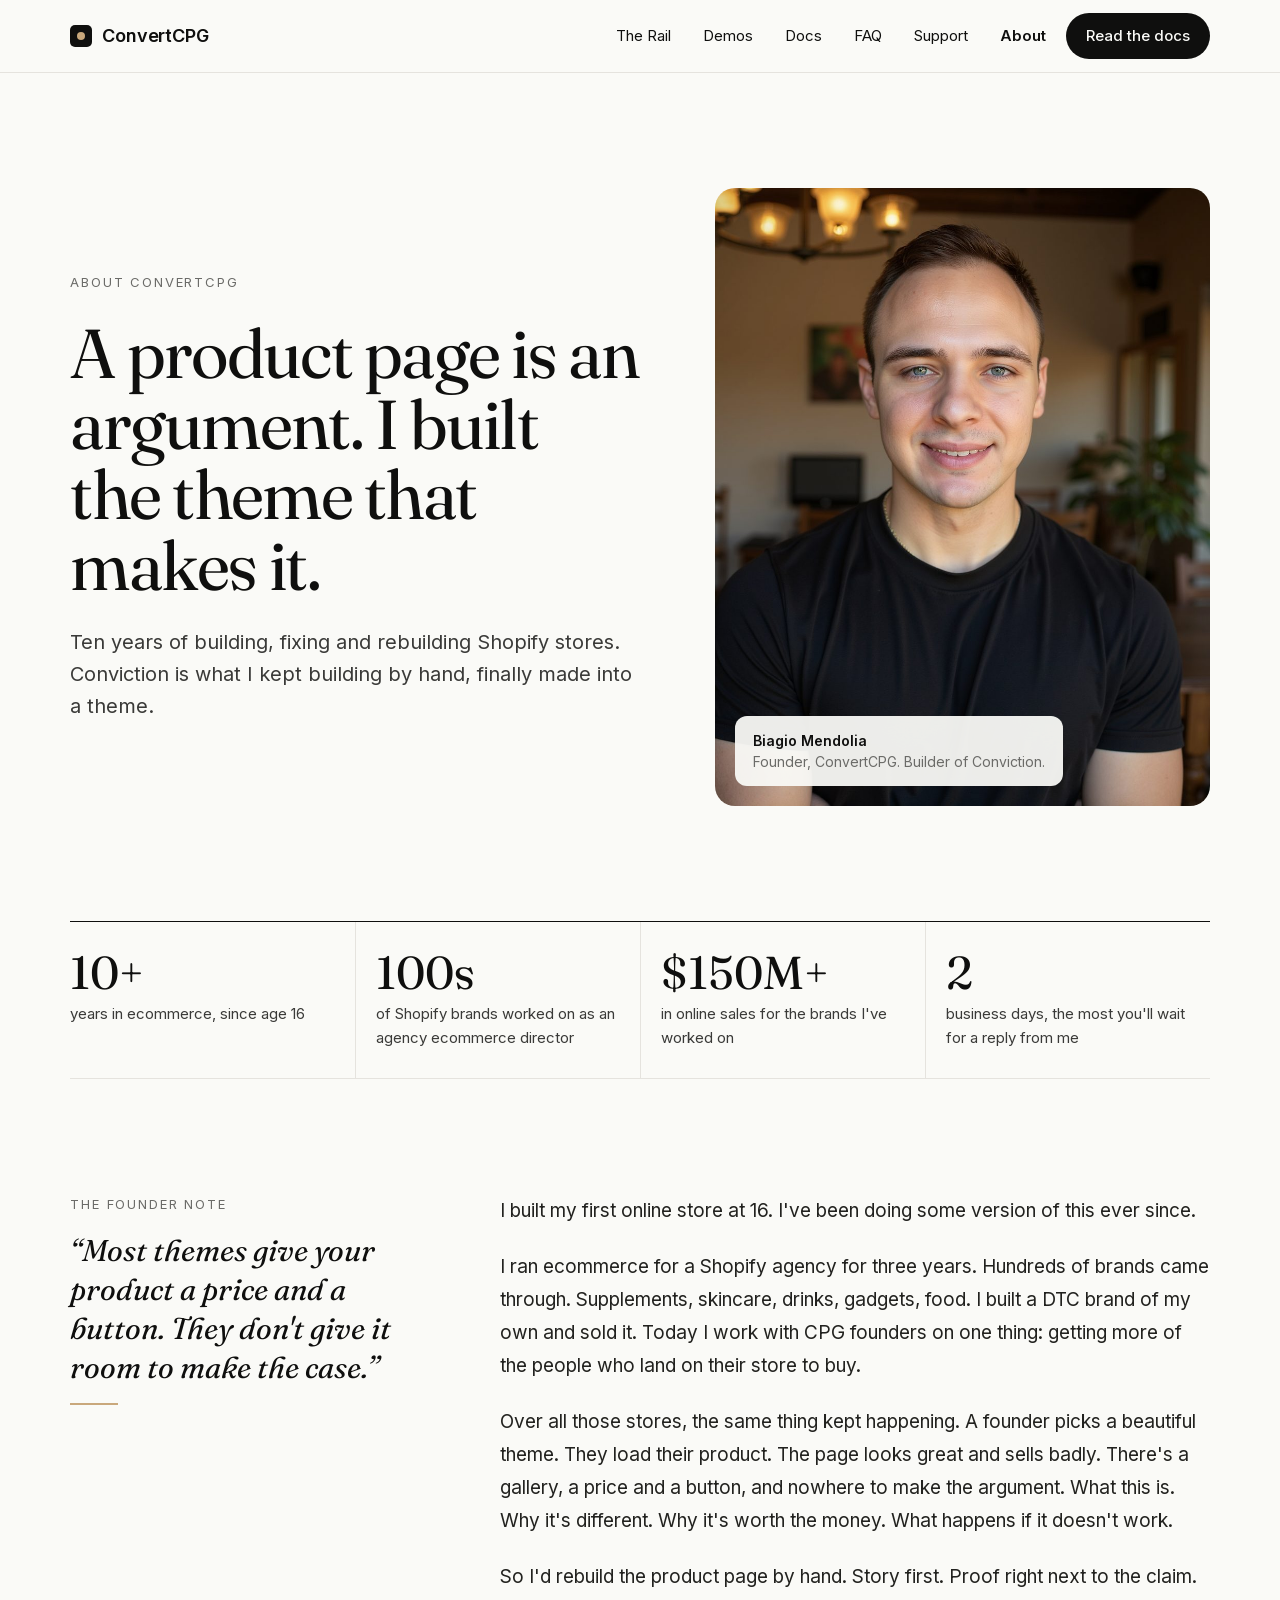
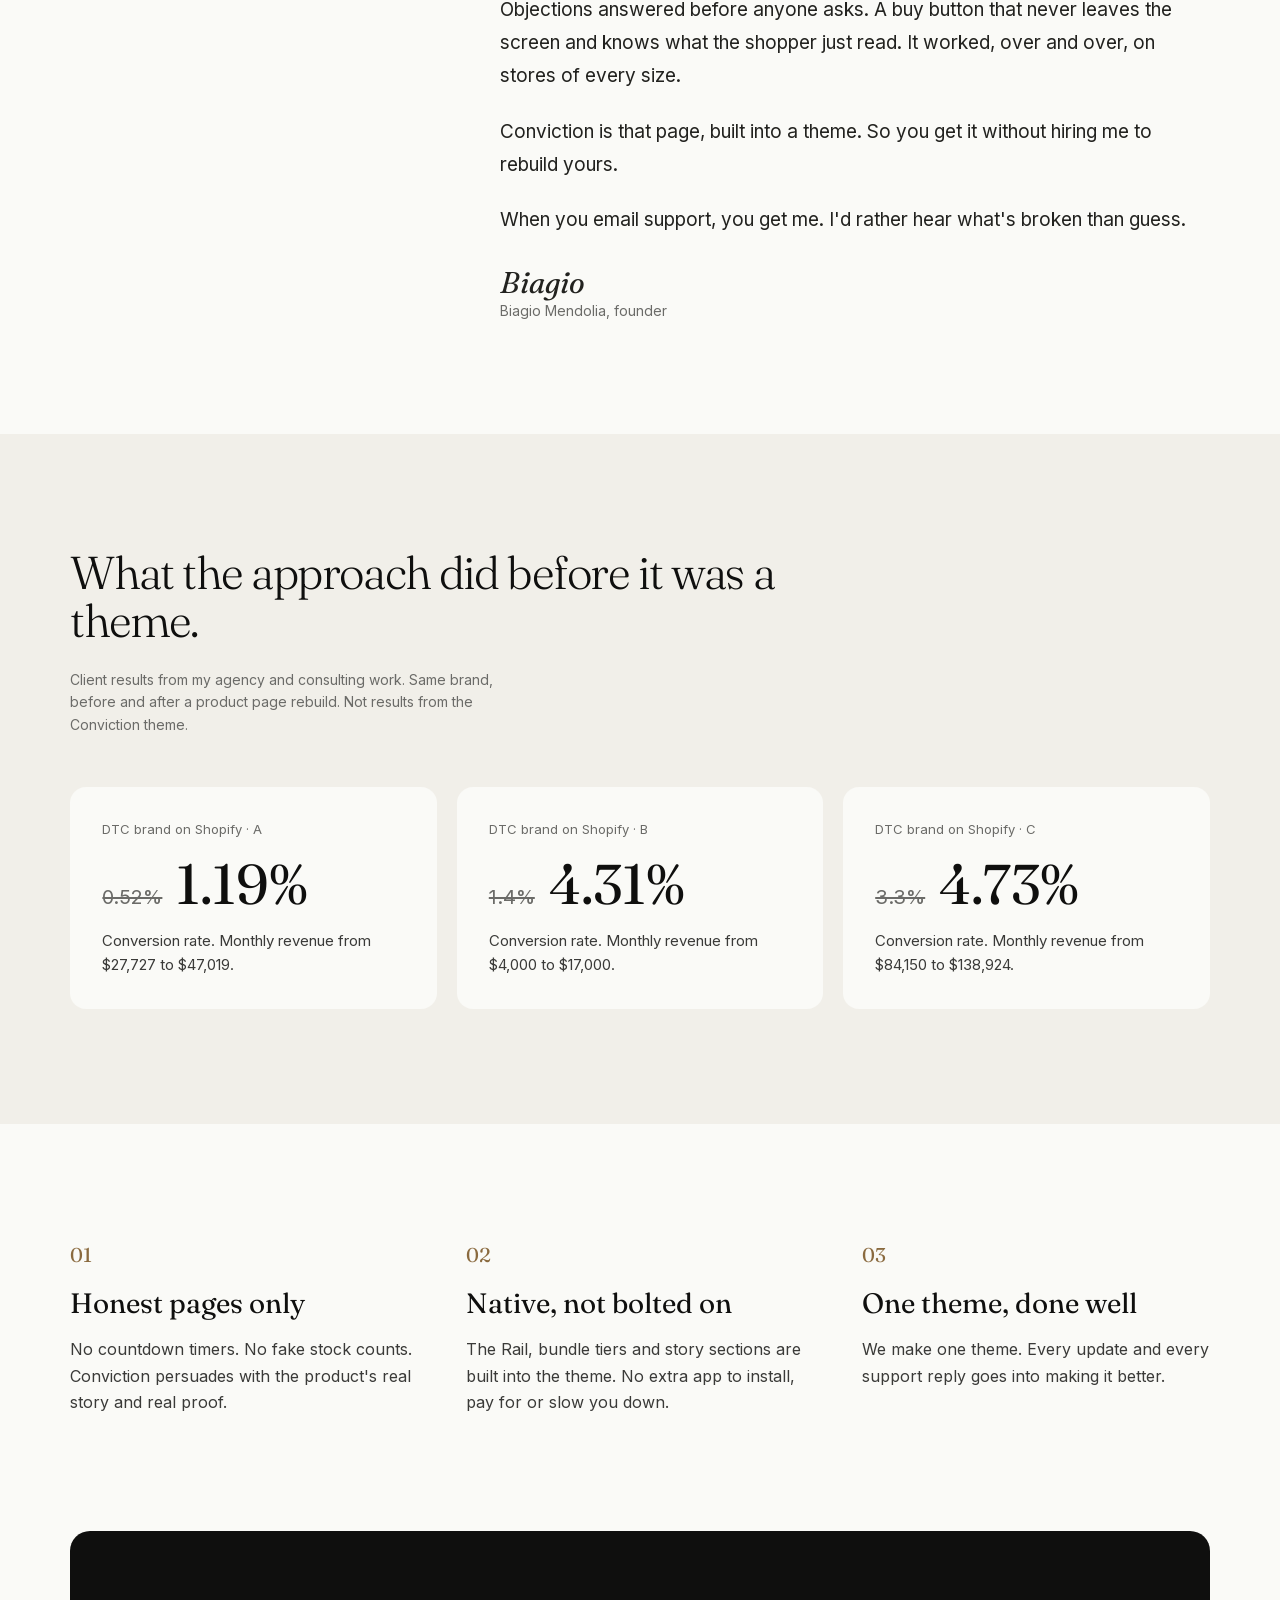
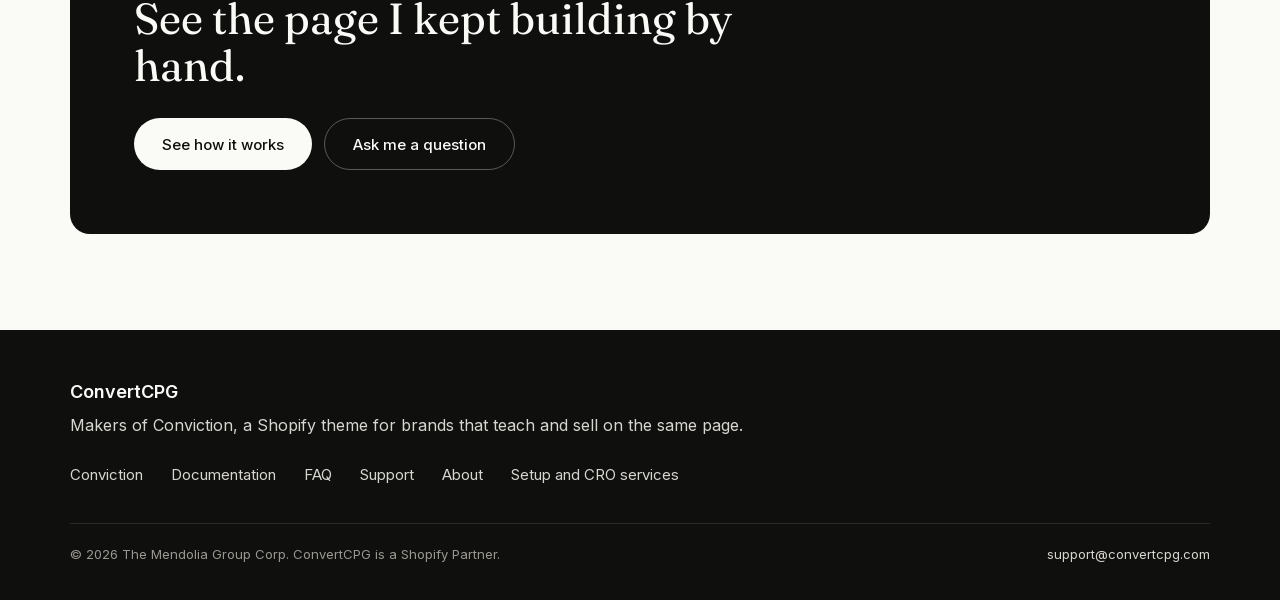
==== about/index.html @ 56a1f331 "Launch convertcpg.com V2: Conviction homepage (coming soon), about, FAQ, services - / is now the Con" ====
<!doctype html>
<html lang="en">
<head>
<meta charset="utf-8">
<meta name="viewport" content="width=device-width, initial-scale=1">
<title>About · ConvertCPG</title>
<meta name="description" content="ConvertCPG is Biagio Mendolia: ten years building and rebuilding Shopify stores, now the maker of the Conviction theme.">
<link rel="canonical" href="https://convertcpg.com/about/">
<meta property="og:type" content="website">
<meta property="og:site_name" content="ConvertCPG">
<meta property="og:title" content="About · ConvertCPG">
<meta property="og:description" content="ConvertCPG is Biagio Mendolia: ten years building and rebuilding Shopify stores, now the maker of the Conviction theme.">
<meta property="og:url" content="https://convertcpg.com/about/">
<meta property="og:image" content="https://convertcpg.com/assets/conviction/img/biagio.jpg">
<meta name="twitter:card" content="summary_large_image">
<meta name="theme-color" content="#FAFAF7">
<link rel="icon" href="/favicon.ico" sizes="any">
<link rel="icon" type="image/png" sizes="32x32" href="/favicon-32.png">
<link rel="apple-touch-icon" href="/apple-touch-icon.png">
<link rel="preconnect" href="https://fonts.googleapis.com">
<link rel="preconnect" href="https://fonts.gstatic.com" crossorigin>
<link href="https://fonts.googleapis.com/css2?family=Fraunces:ital,opsz,wght@0,9..144,300;0,9..144,400;1,9..144,300;1,9..144,400&display=swap" rel="stylesheet">
<link rel="stylesheet" href="/assets/conviction.css">
</head>
<body>
<a class="skip" href="#content">Skip to content</a>
<header class="site-header">
<div class="site-header__inner">
<a class="logo" href="/"><span class="logo__mark" aria-hidden="true"></span>ConvertCPG</a>
<nav class="site-nav" id="site-nav" aria-label="Main">
<a href="/#rail">The Rail</a>
<a href="/#demos">Demos</a>
<a href="/conviction/docs/">Docs</a>
<a href="/conviction/faq/">FAQ</a>
<a href="/conviction/support/">Support</a>
<a href="/about/" aria-current="page">About</a>
<a class="pill" href="/conviction/docs/">Read the docs</a>
</nav>
<button class="menu-toggle" type="button" aria-label="Menu" aria-expanded="false" aria-controls="site-nav"><svg width="22" height="22" viewBox="0 0 24 24" fill="none" stroke="currentColor" stroke-width="1.8" aria-hidden="true"><path d="M4 8h16M4 16h16"></path></svg></button>
</div>
</header>

<main id="content">
<section class="section about-hero">
<div style="display:flex;flex-direction:column;gap:26px">
<div class="kicker kicker--plain">About ConvertCPG</div>
<h1>A product page is an argument. I built the theme that makes it.</h1>
<p class="lead">Ten years of building, fixing and rebuilding Shopify stores. Conviction is what I kept building by hand, finally made into a theme.</p>
</div>
<figure class="portrait" style="margin:0">
<img src="/assets/conviction/img/biagio.jpg" alt="Biagio Mendolia" width="960" height="1200">
<figcaption><strong>Biagio Mendolia</strong><br><span>Founder, ConvertCPG. Builder of Conviction.</span></figcaption>
</figure>
</section>

<section class="strip" aria-label="Background">
<div><b>10+</b><span>years in ecommerce, since age 16</span></div>
<div><b>100s</b><span>of Shopify brands worked on as an agency ecommerce director</span></div>
<div><b>$150M+</b><span>in online sales for the brands I've worked on</span></div>
<div><b>2</b><span>business days, the most you'll wait for a reply from me</span></div>
</section>

<section class="section letter">
<div>
<div class="kicker kicker--plain" style="margin-bottom:16px">The founder note</div>
<blockquote>“Most themes give your product a price and a button. They don't give it room to make the case.”</blockquote>
<div class="rule" aria-hidden="true"></div>
</div>
<div class="letter__body">
<p>I built my first online store at 16. I've been doing some version of this ever since.</p>
<p>I ran ecommerce for a Shopify agency for three years. Hundreds of brands came through. Supplements, skincare, drinks, gadgets, food. I built a DTC brand of my own and sold it. Today I work with CPG founders on one thing: getting more of the people who land on their store to buy.</p>
<p>Over all those stores, the same thing kept happening. A founder picks a beautiful theme. They load their product. The page looks great and sells badly. There's a gallery, a price and a button, and nowhere to make the argument. What this is. Why it's different. Why it's worth the money. What happens if it doesn't work.</p>
<p>So I'd rebuild the product page by hand. Story first. Proof right next to the claim. Objections answered before anyone asks. A buy button that never leaves the screen and knows what the shopper just read. It worked, over and over, on stores of every size.</p>
<p>Conviction is that page, built into a theme. So you get it without hiring me to rebuild yours.</p>
<p>When you email support, you get me. I'd rather hear what's broken than guess.</p>
<div class="sig" style="padding-top:8px">Biagio<small>Biagio Mendolia, founder</small></div>
</div>
</section>

<section class="section section--tint">
<div class="section-head">
<h2 class="h2" style="max-width:720px;font-size:clamp(32px,3.6vw,48px)">What the approach did before it was a theme.</h2>
<p style="font-size:14px;color:#6B6B68">Client results from my agency and consulting work. Same brand, before and after a product page rebuild. Not results from the Conviction theme.</p>
</div>
<div class="cases"><div class="case"><small>DTC brand on Shopify · A</small><div class="nums"><s>0.52%</s><b>1.19%</b></div><p>Conversion rate. Monthly revenue from $27,727 to $47,019.</p></div><div class="case"><small>DTC brand on Shopify · B</small><div class="nums"><s>1.4%</s><b>4.31%</b></div><p>Conversion rate. Monthly revenue from $4,000 to $17,000.</p></div><div class="case"><small>DTC brand on Shopify · C</small><div class="nums"><s>3.3%</s><b>4.73%</b></div><p>Conversion rate. Monthly revenue from $84,150 to $138,924.</p></div></div>
</section>

<section class="section values">
<div><small>01</small><h3>Honest pages only</h3><p>No countdown timers. No fake stock counts. Conviction persuades with the product's real story and real proof.</p></div>
<div><small>02</small><h3>Native, not bolted on</h3><p>The Rail, bundle tiers and story sections are built into the theme. No extra app to install, pay for or slow you down.</p></div>
<div><small>03</small><h3>One theme, done well</h3><p>We make one theme. Every update and every support reply goes into making it better.</p></div>
</section>

<section class="cta-band">
<h2>See the page I kept building by hand.</h2>
<div class="buttons"><a class="button button--light" href="/#rail">See how it works</a><a class="button button--outline-light" href="/conviction/support/">Ask me a question</a></div>
</section>
</main>
<footer class="site-footer">
<div class="site-footer__top">
<div><div class="site-footer__brand">ConvertCPG</div><div>Makers of Conviction, a Shopify theme for brands that teach and sell on the same page.</div></div>
<div class="site-footer__links">
<a href="/">Conviction</a>
<a href="/conviction/docs/">Documentation</a>
<a href="/conviction/faq/">FAQ</a>
<a href="/conviction/support/">Support</a>
<a href="/about/">About</a>
<a href="/services/">Setup and CRO services</a>
</div>
</div>
<div class="site-footer__bottom"><span>© 2026 The Mendolia Group Corp. ConvertCPG is a Shopify Partner.</span><a href="mailto:support@convertcpg.com">support@convertcpg.com</a></div>
</footer>
<script src="/assets/conviction.js" defer></script>
</body>
</html>
---- assets/conviction.css ----
/* Conviction pages: docs and support. Palette and type match the Conviction theme. */
@font-face{font-family:'Inter';font-style:normal;font-weight:400 600;font-display:swap;src:url("/assets/inter-latin.woff2") format('woff2');unicode-range:U+0000-00FF,U+0131,U+0152-0153,U+02BB-02BC,U+02C6,U+02DA,U+02DC,U+0304,U+0308,U+0329,U+2000-206F,U+20AC,U+2122,U+2191,U+2193,U+2212,U+2215,U+FEFF,U+FFFD}
@font-face{font-family:'Inter';font-style:normal;font-weight:400 600;font-display:swap;src:url("/assets/inter-latin-ext.woff2") format('woff2');unicode-range:U+0100-02BA,U+02BD-02C5,U+02C7-02CC,U+02CE-02D7,U+02DD-02FF,U+1E00-1E9F,U+1EF2-1EFF,U+2C60-2C7F,U+A720-A7FF}

:root{
  --ink:#0F0F0E;--paper:#FAFAF7;--tint:#F1EFE9;--edge:#E5E3DE;--line:#CFCCC4;
  --text-2:#3A3A38;--muted:#6B6B68;--sand:#C9A87C;--sand-text:#8A6A3F;--white:#FFFFFF;
  --ok:#2D5F3F;--ok-bg:#EEF3EF;--no:#8B3A3A;--no-bg:#F7EEE6;
  --serif:'Fraunces',Georgia,'Times New Roman',serif;
  --sans:'Inter',system-ui,-apple-system,'Segoe UI',sans-serif;
  --gutter:clamp(20px,5.5vw,80px);
}
*,*::before,*::after{box-sizing:border-box}
html{-webkit-text-size-adjust:100%;scroll-behavior:smooth;scroll-padding-top:96px}
@media (prefers-reduced-motion:reduce){html{scroll-behavior:auto}}
body{margin:0;background:var(--paper);color:var(--ink);font-family:var(--sans);font-size:16px;line-height:1.6}
img{max-width:100%;display:block}
a{color:var(--ink)}
a:hover{color:var(--muted)}
:focus-visible{outline:2px solid var(--ink);outline-offset:3px}
.visually-hidden{position:absolute!important;width:1px;height:1px;overflow:hidden;clip:rect(0 0 0 0);white-space:nowrap}
.skip{position:absolute;left:12px;top:-60px;background:var(--ink);color:var(--paper);padding:10px 16px;border-radius:8px;z-index:20}
.skip:focus{top:12px;color:var(--paper)}

/* Header + footer */
.site-header{position:sticky;top:0;z-index:10;background:rgba(250,250,247,.94);backdrop-filter:saturate(1.4) blur(8px);border-bottom:1px solid var(--edge)}
.site-header__inner{height:72px;padding:0 var(--gutter);display:flex;align-items:center;justify-content:space-between;gap:16px}
.logo{display:flex;align-items:center;gap:10px;text-decoration:none;font-weight:600;font-size:18px;letter-spacing:-.01em}
.logo__mark{width:22px;height:22px;background:var(--ink);border-radius:5px;display:grid;place-items:center}
.logo__mark::after{content:"";width:8px;height:8px;background:var(--sand);border-radius:50%}
.site-nav{display:flex;align-items:center;gap:8px;font-size:15px}
.site-nav a{text-decoration:none;padding:10px 12px;border-radius:999px}
.site-nav a[aria-current="page"]{font-weight:600}
.site-nav .pill{background:var(--ink);color:var(--paper);padding:11px 20px;font-weight:500}
.site-nav .pill:hover{color:var(--paper);background:#2A2A27}
.site-footer{background:var(--ink);color:#D8D6D0;padding:48px var(--gutter) 36px;margin-top:96px}
.site-footer a{color:#D8D6D0;text-decoration:none}
.site-footer a:hover{color:var(--paper)}
.site-footer__top{display:flex;flex-wrap:wrap;justify-content:space-between;gap:24px 48px}
.site-footer__brand{color:var(--paper);font-weight:600;font-size:18px;margin-bottom:6px}
.site-footer__links{display:flex;flex-wrap:wrap;gap:12px 28px;font-size:15px;align-items:flex-start}
.site-footer__bottom{margin-top:36px;padding-top:20px;border-top:1px solid #2A2A28;display:flex;flex-wrap:wrap;justify-content:space-between;gap:8px;font-size:13px;color:#9A9892}

/* Shared type */
.eyebrow{font-size:13px;letter-spacing:.14em;text-transform:uppercase;color:var(--muted)}
.display{margin:0;font-family:var(--serif);font-weight:400;letter-spacing:-.025em;line-height:1.03;font-size:clamp(40px,6.4vw,72px)}
.lead{margin:0;font-size:clamp(17px,1.6vw,20px);line-height:1.6;color:var(--text-2);max-width:720px}
.button{display:inline-flex;align-items:center;justify-content:center;gap:8px;min-height:52px;padding:0 28px;border-radius:999px;border:0;background:var(--ink);color:var(--paper);font:inherit;font-size:15px;font-weight:500;text-decoration:none;cursor:pointer}
.button:hover{background:#2A2A27;color:var(--paper)}
.button[disabled]{opacity:.6;cursor:progress}

/* Docs */
.docs-hero{background:var(--tint);padding:72px var(--gutter) 56px;display:flex;flex-direction:column;align-items:center;gap:18px;text-align:center}
.docs-hero .lead{margin:0 auto}
.docs-search{position:relative;width:min(720px,100%);margin-top:12px}
.docs-search__box{display:flex;align-items:center;gap:12px;height:60px;padding:0 10px 0 22px;background:var(--white);border:1px solid var(--line);border-radius:999px}
.docs-search__box:focus-within{outline:2px solid var(--ink);outline-offset:2px}
.docs-search input{flex:1;min-width:0;border:0;background:transparent;font:inherit;font-size:17px;outline:0}
.docs-search__results{position:absolute;left:0;right:0;top:68px;z-index:5;background:var(--white);border:1px solid var(--edge);border-radius:16px;box-shadow:0 20px 50px -20px rgba(15,15,14,.25);text-align:left;max-height:360px;overflow:auto;padding:6px}
.docs-search__results a{display:block;padding:12px 16px;border-radius:10px;text-decoration:none}
.docs-search__results a:hover,.docs-search__results a:focus{background:var(--tint)}
.docs-search__results small{display:block;color:var(--muted);font-size:13px}
.docs-search__empty{padding:14px 16px;color:var(--muted)}
.popular{display:flex;flex-wrap:wrap;justify-content:center;gap:8px;font-size:14px;color:var(--text-2)}
.popular a{padding:6px 12px;border-radius:999px;background:var(--paper);text-decoration:none}

.guides{padding:64px var(--gutter) 8px}
.guides h2{margin:0 0 24px;font-family:var(--serif);font-weight:400;font-size:32px}
.guides__grid{display:grid;grid-template-columns:repeat(auto-fill,minmax(260px,1fr));gap:16px}
.guide{display:flex;flex-direction:column;gap:8px;padding:26px;border:1px solid var(--edge);background:var(--white);border-radius:16px;text-decoration:none}
.guide:hover{border-color:var(--ink);color:var(--ink)}
.guide__n{font-size:13px;color:var(--muted)}
.guide__t{font-family:var(--serif);font-size:23px;line-height:1.2}
.guide__d{font-size:14px;line-height:1.55;color:var(--text-2)}
.guide--dark{background:var(--ink);border-color:var(--ink);color:var(--paper)}
.guide--dark:hover{color:var(--paper)}
.guide--dark .guide__n{color:var(--sand)}
.guide--dark .guide__d{color:#D8D6D0}
.guide--sand{background:#FBF6EE;border-color:var(--sand)}
.guide--sand .guide__n{color:var(--sand-text)}

.docs-layout{padding:56px var(--gutter) 0;display:grid;grid-template-columns:240px minmax(0,1fr);gap:72px;align-items:start}
.toc{position:sticky;top:104px;font-size:14px}
.toc__title{font-weight:600;margin-bottom:10px}
.toc ol{list-style:none;margin:0;padding:0;border-left:1px solid var(--edge)}
.toc a{display:block;padding:7px 0 7px 16px;margin-left:-1px;border-left:2px solid transparent;text-decoration:none;color:var(--text-2)}
.toc a:hover{color:var(--ink)}
.toc a.is-active{border-left-color:var(--ink);color:var(--ink);font-weight:500}
.toc__help{margin-top:24px;padding:18px;border-radius:12px;background:var(--tint);font-size:14px;line-height:1.5}
.toc__help a{display:inline;padding:0;margin:0;border:0;font-weight:500;color:var(--ink);text-decoration:underline}

.prose{max-width:780px;font-size:17px;line-height:1.75;color:#22221F}
.prose h2{font-family:var(--serif);font-weight:400;font-size:clamp(30px,3.4vw,40px);line-height:1.15;letter-spacing:-.015em;margin:72px 0 16px;color:var(--ink)}
.prose h2:first-child{margin-top:0}
.prose h3{font-size:19px;font-weight:600;margin:40px 0 8px;color:var(--ink)}
.prose p{margin:0 0 16px}
.prose ul,.prose ol{margin:0 0 20px;padding-left:22px}
.prose li{margin:6px 0}
.prose strong{font-weight:600;color:var(--ink)}
.prose code{font-size:.9em;background:var(--tint);padding:2px 6px;border-radius:6px}
.prose hr{display:none}
.prose .anchor{margin-left:8px;color:var(--line);text-decoration:none;font-weight:400}
.prose h2:hover .anchor,.prose h3:hover .anchor,.prose .anchor:focus{color:var(--muted)}
.table-wrap{overflow-x:auto;margin:8px 0 24px;border:1px solid var(--edge);border-radius:14px;background:var(--white)}
.prose table{width:100%;border-collapse:collapse;font-size:15px;line-height:1.55}
.prose th,.prose td{text-align:left;vertical-align:top;padding:14px 18px;border-bottom:1px solid var(--edge)}
.prose th{font-weight:600;background:var(--tint)}
.prose tr:last-child td{border-bottom:0}
.prose td:first-child{min-width:150px}
.faq{border-top:1px solid var(--ink);margin-bottom:24px}
.faq details{border-bottom:1px solid var(--edge)}
.faq summary{list-style:none;cursor:pointer;display:flex;justify-content:space-between;align-items:center;gap:20px;padding:20px 0;font-family:var(--serif);font-size:21px;line-height:1.35;color:var(--ink)}
.faq summary::-webkit-details-marker{display:none}
.faq summary::after{content:"+";font-family:var(--sans);font-size:24px;color:var(--muted);flex-shrink:0}
.faq details[open] summary::after{content:"\2212"}
.faq details p{margin:0 0 20px;padding-right:40px}
.callout{margin:56px 0 0;padding:36px;border-radius:18px;background:var(--ink);color:var(--paper);display:flex;flex-wrap:wrap;justify-content:space-between;align-items:center;gap:20px}
.callout h2{margin:0!important;color:var(--paper)!important;font-size:30px!important}
.callout p{margin:6px 0 0;color:#D8D6D0;font-size:15px}
.callout .button{background:var(--paper);color:var(--ink)}
.callout .button:hover{background:#E9E6DE;color:var(--ink)}

@media (max-width:960px){
  .docs-layout{grid-template-columns:minmax(0,1fr);gap:0}
  .toc{min-width:0;position:static;margin-bottom:40px;padding:18px 20px;border:1px solid var(--edge);border-radius:14px;background:var(--white)}
  .toc ol{columns:2;column-gap:20px;border-left:0}
  .toc a{padding:6px 0;border-left:0;margin:0}
  .toc__help{display:none}
}
@media (max-width:560px){
  .site-nav a:not(.pill){padding:10px 8px}
  .site-nav .pill{display:none}
  .toc ol{columns:1}
  .prose{font-size:16px}
  .faq details p{padding-right:0}
  .callout{padding:28px 22px}
}

/* Support */
.support-hero{padding:72px var(--gutter) 48px;display:flex;flex-direction:column;gap:18px;border-bottom:1px solid var(--edge)}
.status{display:inline-flex;flex-wrap:wrap;align-items:center;gap:10px 14px;width:fit-content;max-width:100%;padding:12px 18px;border:1px solid var(--edge);border-radius:12px;background:var(--white);font-size:15px}
.status__dot{width:10px;height:10px;border-radius:50%;background:var(--ok);box-shadow:0 0 0 5px rgba(45,95,63,.15)}
.scope{padding:48px var(--gutter) 0;display:grid;grid-template-columns:repeat(3,minmax(0,1fr));gap:16px}
.scope__card{padding:28px;border-radius:16px;display:flex;flex-direction:column;gap:10px;background:var(--tint)}
.scope__card p{margin:0;font-size:15px;line-height:1.65;color:#22221F}
.scope__label{display:flex;align-items:center;gap:10px;font-size:13px;font-weight:600}
.scope__card--ok{background:var(--ok-bg)}.scope__card--ok .scope__label{color:var(--ok)}
.scope__card--no{background:var(--no-bg)}.scope__card--no .scope__label{color:var(--no)}
.support-main{padding:48px var(--gutter) 0;display:grid;grid-template-columns:minmax(0,380px) minmax(0,1fr);gap:64px;align-items:start}
.quick h2,.ticket h2{margin:0 0 12px;font-family:var(--serif);font-weight:400;font-size:30px;line-height:1.2}
.quick p{margin:0 0 16px;font-size:15px;color:var(--text-2)}
.quick ul{list-style:none;margin:0 0 16px;padding:0;border-top:1px solid var(--edge)}
.quick li a{display:flex;justify-content:space-between;gap:16px;align-items:center;min-height:52px;padding:12px 0;border-bottom:1px solid var(--edge);text-decoration:none}
.quick li a::after{content:"\2192";color:var(--muted)}
.ticket{background:var(--white);border:1px solid var(--edge);border-radius:18px;padding:clamp(22px,3.4vw,44px)}
.fields{display:grid;grid-template-columns:repeat(2,minmax(0,1fr));gap:20px}
.field{display:flex;flex-direction:column;gap:8px;font-size:14px;font-weight:500}
.field--full{grid-column:1 / -1}
.field input[type=text],.field input[type=email],.field input[type=url],.field textarea{width:100%;min-height:50px;padding:12px 14px;border:1px solid var(--line);border-radius:10px;background:var(--paper);font:inherit;font-size:16px;font-weight:400;color:var(--ink)}
.field textarea{min-height:170px;resize:vertical;line-height:1.55}
.field input:focus,.field textarea:focus{outline:2px solid var(--ink);outline-offset:1px;border-color:var(--ink)}
.hint{font-weight:400;font-size:13px;color:var(--muted)}
.req{color:var(--no)}
.check{display:flex;align-items:center;gap:12px;min-height:52px;padding:0 16px;border:1px solid var(--edge);border-radius:12px;background:var(--paper);font-size:15px;cursor:pointer}
.check input{width:20px;height:20px;accent-color:var(--ink)}
.drop{display:flex;flex-direction:column;align-items:center;justify-content:center;gap:6px;min-height:110px;padding:16px;border:1.5px dashed var(--line);border-radius:12px;background:var(--paper);font-weight:400;color:var(--text-2);text-align:center;cursor:pointer}
.drop.is-over{border-color:var(--ink);background:var(--tint)}
.drop input{position:absolute;opacity:0;width:1px;height:1px}
.drop:focus-within{outline:2px solid var(--ink);outline-offset:2px}
.file-list{list-style:none;margin:0;padding:0;display:flex;flex-direction:column;gap:6px;font-weight:400;font-size:14px}
.file-list li{display:flex;justify-content:space-between;align-items:center;gap:12px;padding:8px 12px;background:var(--tint);border-radius:8px}
.file-list button{border:0;background:none;font:inherit;font-size:13px;text-decoration:underline;cursor:pointer;min-height:32px}
.ticket__foot{margin-top:28px;display:flex;flex-wrap:wrap;justify-content:space-between;align-items:center;gap:16px}
.ticket__foot p{margin:0;font-size:13px;color:var(--muted);max-width:440px}
.form-msg{margin-top:18px;padding:14px 16px;border-radius:12px;font-size:15px}
.form-msg--error{background:var(--no-bg);color:#5E2424}
.thanks{text-align:left;display:flex;flex-direction:column;gap:14px}
.thanks h2{margin:0}
.thanks p{margin:0;color:var(--text-2)}
.hp{position:absolute;left:-9999px;width:1px;height:1px;overflow:hidden}
.service-band{margin:56px var(--gutter) 0;padding:36px 44px;border-radius:18px;background:var(--ink);color:var(--paper);display:flex;flex-wrap:wrap;justify-content:space-between;align-items:center;gap:20px}
.service-band h2{margin:0 0 6px;font-family:var(--serif);font-weight:400;font-size:26px}
.service-band p{margin:0;color:#D8D6D0;font-size:15px}
.service-band a{color:var(--paper);font-weight:500}
@media (max-width:900px){
  .scope{grid-template-columns:1fr}
  .support-main{grid-template-columns:1fr;gap:40px}
  .quick{order:2}
}
@media (max-width:560px){
  .fields{grid-template-columns:1fr}
  .ticket__foot .button{width:100%}
  .service-band{padding:28px 22px}
}

/* ===== Site-wide additions (home, about, faq, services) ===== */
.announce{background:var(--ink);color:var(--paper);font-size:14px;text-align:center;padding:11px var(--gutter);line-height:1.4}
.announce a{color:var(--sand)}
.menu-toggle{display:none;width:44px;height:44px;border:0;background:none;align-items:center;justify-content:center;cursor:pointer;color:var(--ink)}
@media (max-width:900px){
  .site-header .site-nav{display:none}
  .menu-toggle{display:inline-flex}
  .site-header.is-open .site-nav{display:flex;position:absolute;left:0;right:0;top:72px;flex-direction:column;align-items:stretch;gap:0;padding:8px var(--gutter) 20px;background:var(--paper);border-bottom:1px solid var(--edge)}
  .site-header.is-open .site-nav a{padding:14px 4px;border-bottom:1px solid var(--edge);border-radius:0}
  .site-header.is-open .site-nav .pill{display:flex;justify-content:center;margin-top:14px;border-radius:999px;border:0}
}
.button--ghost{background:transparent;color:var(--ink);border:1px solid var(--line)}
.button--ghost:hover{background:var(--tint);color:var(--ink)}
.button--light{background:var(--paper);color:var(--ink)}
.button--light:hover{background:#E9E6DE;color:var(--ink)}
.button--outline-light{background:transparent;color:var(--paper);border:1px solid #5A5A56}
.button--outline-light:hover{background:#1F1F1D;color:var(--paper)}
.button--soon{background:transparent;color:var(--muted);border:1px dashed var(--line);cursor:default;pointer-events:none}
.button--soon-dark{background:transparent;color:#BDBAB2;border:1px dashed #4A4A46;cursor:default;pointer-events:none}
.buttons{display:flex;flex-wrap:wrap;gap:12px;align-items:center}
.section{padding:clamp(72px,9vw,140px) var(--gutter)}
.section--tint{background:var(--tint)}
.section--ink{background:var(--ink);color:var(--paper)}
.h2{margin:0;font-family:var(--serif);font-weight:300;letter-spacing:-.03em;line-height:1.04;font-size:clamp(36px,4.6vw,64px)}
.kicker{display:flex;align-items:center;gap:12px;font-size:13px;letter-spacing:.14em;text-transform:uppercase;color:var(--muted)}
.kicker::before{content:"";width:28px;height:1px;background:currentColor}
.kicker--plain::before{display:none}
.section-head{display:flex;flex-wrap:wrap;justify-content:space-between;align-items:flex-end;gap:24px 48px;margin-bottom:clamp(32px,4vw,56px)}
.section-head p{margin:0;max-width:440px;font-size:17px;line-height:1.6;color:var(--text-2)}

/* Hero */
.hero{padding:clamp(48px,7vw,96px) var(--gutter) clamp(56px,7vw,96px);display:grid;grid-template-columns:minmax(0,1fr) minmax(0,600px);gap:clamp(40px,5vw,72px);align-items:center}
.hero h1{margin:0;font-family:var(--serif);font-weight:300;font-size:clamp(46px,6.6vw,92px);line-height:.98;letter-spacing:-.035em}
.hero__copy{display:flex;flex-direction:column;gap:26px}
.hero__micro{display:flex;flex-wrap:wrap;gap:8px 20px;padding-top:14px;border-top:1px solid var(--edge);font-size:14px;color:var(--text-2)}
.mock{position:relative;border-radius:18px;background:var(--white);border:1px solid var(--edge);box-shadow:0 30px 80px -30px rgba(15,15,14,.25);overflow:hidden}
.mock__bar{height:36px;background:var(--tint);display:flex;align-items:center;gap:7px;padding:0 14px}
.mock__bar i{width:10px;height:10px;border-radius:50%;background:#D8D4CB;display:block}
.mock__url{margin-left:12px;flex:1;min-width:0;height:22px;border-radius:6px;background:var(--paper);font-size:11px;color:var(--muted);display:flex;align-items:center;padding:0 10px;white-space:nowrap;overflow:hidden;text-overflow:ellipsis}
.mock__body{padding:24px;display:grid;grid-template-columns:minmax(0,1fr) minmax(0,1.1fr);gap:24px;padding-bottom:110px}
.mock__body img{width:100%;height:auto;aspect-ratio:4/5;object-fit:cover;border-radius:10px}
.mock__info{display:flex;flex-direction:column;gap:10px;font-size:13px}
.mock__brand{font-size:11px;letter-spacing:.12em;text-transform:uppercase;color:var(--muted)}
.mock__title{font-family:var(--serif);font-size:clamp(22px,2.4vw,30px);line-height:1.05}
.mock__price{font-size:17px;font-weight:600}
.mock__price small{font-size:12px;font-weight:400;color:var(--muted)}
.chips{display:flex;flex-wrap:wrap;gap:6px}
.chip{padding:6px 11px;border:1px solid var(--edge);border-radius:999px;font-size:12px}
.chip--on{border:1.5px solid var(--ink);font-weight:600}
.mock__atc{height:40px;border-radius:999px;background:var(--ink);color:var(--paper);display:flex;align-items:center;justify-content:center;font-size:13px;font-weight:500;margin-top:4px}
.rail-demo{position:absolute;left:14px;right:14px;bottom:14px;border-radius:12px;background:#1A1A1A;color:var(--paper);display:flex;align-items:center;justify-content:space-between;gap:12px;padding:10px 10px 10px 18px}
.rail-demo strong{display:block;font-family:var(--serif);font-weight:400;font-size:16px;line-height:1.2}
.rail-demo span{font-size:11px;color:#BDBAB2}
.rail-demo em{font-style:normal;flex-shrink:0;height:40px;padding:0 16px;border-radius:999px;background:var(--paper);color:var(--ink);display:flex;align-items:center;font-size:13px;font-weight:600}
.mock__tag{position:absolute;right:0;bottom:84px;background:var(--sand);color:var(--ink);font-size:12px;font-weight:600;padding:7px 14px;border-radius:999px 0 0 999px}

/* Proof strip */
.strip{margin:0 var(--gutter);display:grid;grid-template-columns:repeat(4,minmax(0,1fr));border-top:1px solid var(--ink);border-bottom:1px solid var(--edge)}
.strip>div{padding:28px 20px;border-left:1px solid var(--edge);display:flex;flex-direction:column;gap:6px}
.strip>div:first-child{border-left:0;padding-left:0}
.strip b{font-family:var(--serif);font-weight:400;font-size:clamp(36px,3.6vw,48px);line-height:1}
.strip span{font-size:15px;color:var(--text-2)}

.manifesto{text-align:center;display:flex;flex-direction:column;align-items:center;gap:24px}
.manifesto .rule{width:48px;height:2px;background:var(--sand)}
.manifesto p{margin:0;max-width:700px;font-size:clamp(17px,1.6vw,20px);line-height:1.6;color:var(--text-2)}
.manifesto .h2{max-width:1100px;font-size:clamp(36px,5vw,72px)}

/* Difference table */
.diff{display:grid;grid-template-columns:200px minmax(0,1fr) minmax(0,1fr);border-top:1px solid var(--ink)}
.diff>div{padding:24px 28px;border-bottom:1px solid var(--edge);font-size:17px;line-height:1.55;color:var(--text-2)}
.diff .k{padding-left:0;font-weight:600;font-size:16px;color:var(--ink)}
.diff .us{background:var(--tint);color:var(--ink)}
.diff .head{font-size:13px;letter-spacing:.12em;text-transform:uppercase;color:var(--muted);padding-top:18px;padding-bottom:18px}
.diff .head.us{color:var(--sand-text)}

/* Rail section */
.rail-section{display:grid;grid-template-columns:minmax(0,1fr) 440px;gap:clamp(48px,7vw,96px);align-items:center}
.rail-section .h2{color:var(--paper)}
.rail-section .kicker{color:var(--sand)}
.rail-section p.lead{color:#D8D6D0}
.rail-steps{list-style:none;margin:28px 0 0;padding:0;border-top:1px solid #2E2E2B}
.rail-steps button{width:100%;display:flex;align-items:center;gap:20px;padding:20px 0;border:0;border-bottom:1px solid #2E2E2B;background:none;color:var(--paper);font:inherit;text-align:left;cursor:pointer}
.rail-steps .n{font-family:var(--serif);font-size:18px;color:var(--sand);width:28px}
.rail-steps .t{flex:1;display:flex;flex-direction:column;gap:3px}
.rail-steps .t b{font-weight:500;font-size:18px}
.rail-steps .t span{font-size:14px;color:#9A9892}
.rail-steps .on{font-size:12px;font-weight:600;color:var(--ink);background:var(--sand);padding:6px 12px;border-radius:999px;visibility:hidden}
.rail-steps button[aria-pressed="true"] .on{visibility:visible}
.phone{height:780px;border-radius:44px;background:#26261F;padding:12px}
.phone__screen{height:100%;border-radius:34px;background:var(--paper);color:var(--ink);overflow:hidden;position:relative;display:flex;flex-direction:column}
.phone__img{height:320px;position:relative;background:#E9E1D2}
.phone__img img{position:absolute;inset:0;width:100%;height:100%;object-fit:cover;opacity:0;transition:opacity .35s ease}
.phone__img img.is-on{opacity:1}
.phone__copy{padding:22px 22px 0;display:flex;flex-direction:column;gap:8px}
.phone__copy small{font-size:10px;letter-spacing:.14em;text-transform:uppercase;color:var(--sand-text)}
.phone__copy b{font-family:var(--serif);font-weight:400;font-size:28px;line-height:1.08}
.phone__copy p{margin:0;font-size:14px;line-height:1.55;color:var(--text-2)}
.phone .rail-demo{left:10px;right:10px;bottom:10px;border-radius:16px}
@media (prefers-reduced-motion:reduce){.phone__img img{transition:none}}

/* Modules grid */
.modules{display:grid;grid-template-columns:repeat(5,minmax(0,1fr));gap:14px}
.module{padding:22px;min-height:170px;border:1px solid var(--edge);border-radius:14px;background:var(--white);display:flex;flex-direction:column;gap:10px}
.module small{font-size:12px;color:var(--sand-text)}
.module b{font-family:var(--serif);font-weight:400;font-size:21px;line-height:1.15}
.module span{font-size:14px;line-height:1.5;color:var(--text-2)}

/* Demos */
.demos{display:grid;grid-template-columns:repeat(2,minmax(0,1fr));gap:28px}
.demo{background:var(--paper);border-radius:22px;overflow:hidden;display:flex;flex-direction:column}
.demo img{width:100%;height:clamp(240px,28vw,400px);object-fit:cover}
.demo__body{padding:32px;display:flex;flex-direction:column;gap:12px;flex:1}
.demo__top{display:flex;justify-content:space-between;align-items:center;gap:12px}
.demo h3{margin:0;font-family:var(--serif);font-weight:400;font-size:32px}
.demo h3.sans{font-family:var(--sans);font-weight:600;letter-spacing:-.02em;font-size:30px}
.tag{font-size:13px;padding:5px 12px;border:1px solid var(--edge);border-radius:999px;white-space:nowrap}
.demo p{margin:0;font-size:16px;line-height:1.6;color:var(--text-2)}
.demo .button{align-self:flex-start;margin-top:auto}

.mosaic{display:grid;grid-template-columns:1.2fr 1fr 1fr;grid-template-rows:300px 300px;gap:16px}
.mosaic img{width:100%;height:100%;object-fit:cover;border-radius:16px}
.mosaic .tall{grid-row:span 2}
.mosaic .wide{grid-column:span 2}

/* Included */
.included{display:grid;grid-template-columns:400px minmax(0,1fr);gap:clamp(48px,7vw,96px)}
.included__cols{display:grid;grid-template-columns:repeat(3,minmax(0,1fr));gap:40px}
.included h3{margin:0 0 14px;padding-bottom:12px;border-bottom:1px solid var(--ink);font-size:15px;font-weight:600}
.included ul{list-style:none;margin:0;padding:0;display:flex;flex-direction:column;gap:12px;font-size:16px;color:var(--text-2)}
.fit{margin:0 var(--gutter);padding:clamp(32px,5vw,72px);border:1px solid var(--edge);border-radius:22px;display:grid;grid-template-columns:repeat(2,minmax(0,1fr));gap:56px}
.fit h3{margin:0 0 16px;font-family:var(--serif);font-weight:400;font-size:32px}
.fit ul{margin:0;padding-left:20px;display:flex;flex-direction:column;gap:12px;font-size:17px;line-height:1.5}
.fit .muted h3{color:var(--muted)}
.fit .muted ul{color:var(--text-2)}

/* Founder */
.founder{display:grid;grid-template-columns:440px minmax(0,1fr);gap:clamp(48px,7vw,96px);align-items:center}
.founder img{width:100%;height:auto;aspect-ratio:4/5;object-fit:cover;border-radius:20px}
.founder blockquote{margin:0;font-family:var(--serif);font-style:italic;font-weight:300;font-size:clamp(28px,3vw,42px);line-height:1.2;letter-spacing:-.015em}
.founder__copy{display:flex;flex-direction:column;gap:26px}
.founder__copy p{margin:0;font-size:18px;line-height:1.7;color:var(--text-2);max-width:640px}
.sig{font-family:var(--serif);font-style:italic;font-size:30px;line-height:1.1}
.sig small{display:block;font-family:var(--sans);font-style:normal;font-size:14px;color:var(--muted);margin-top:4px}
.founder__foot{display:flex;flex-wrap:wrap;align-items:center;justify-content:space-between;gap:16px}

.promise{display:grid;grid-template-columns:repeat(3,minmax(0,1fr));gap:20px}
.promise>a{padding:36px;border-radius:18px;background:var(--tint);display:flex;flex-direction:column;gap:12px;text-decoration:none}
.promise>a:hover{color:var(--ink)}
.promise>a.dark{background:var(--ink);color:var(--paper)}
.promise>a.dark p{color:#D8D6D0}
.promise>a.dark .go{color:var(--sand)}
.promise h3{margin:0;font-family:var(--serif);font-weight:400;font-size:26px}
.promise p{margin:0;font-size:16px;line-height:1.6;color:var(--text-2)}
.promise .go{margin-top:auto;font-size:15px;font-weight:500}

.mini-faq{display:grid;grid-template-columns:400px minmax(0,1fr);gap:clamp(40px,7vw,96px)}
.mini-faq dl{margin:0;border-top:1px solid var(--ink)}
.mini-faq dt{font-family:var(--serif);font-size:23px;padding-top:24px}
.mini-faq dd{margin:0;padding:8px 0 24px;border-bottom:1px solid var(--edge);font-size:16px;line-height:1.65;color:var(--text-2)}

.final{margin:0 var(--gutter);padding:clamp(56px,7vw,96px) clamp(24px,6vw,80px);border-radius:26px;background:var(--ink);color:var(--paper);display:flex;flex-direction:column;align-items:center;gap:26px;text-align:center}
.final h2{margin:0;font-family:var(--serif);font-weight:300;font-size:clamp(38px,5.4vw,76px);line-height:1.02;letter-spacing:-.035em;max-width:1000px}
.final p{margin:0;font-size:18px;color:#D8D6D0}

/* Site's own rail */
.site-rail{position:fixed;left:50%;bottom:16px;z-index:9;width:min(760px,calc(100% - 20px));transform:translate(-50%,140%);transition:transform .35s ease;border-radius:16px;background:#1A1A1A;color:var(--paper);display:flex;align-items:center;justify-content:space-between;gap:14px;padding:10px 10px 10px 20px;box-shadow:0 16px 40px -14px rgba(15,15,14,.55)}
.site-rail.is-shown{transform:translate(-50%,0)}
.site-rail b{display:block;font-family:var(--serif);font-weight:400;font-size:17px;line-height:1.2;transition:opacity .18s ease}
.site-rail span{display:block;font-size:12px;color:#BDBAB2}
.site-rail a{flex-shrink:0;min-height:44px;padding:0 18px;border-radius:999px;background:var(--paper);color:var(--ink);display:flex;align-items:center;font-size:14px;font-weight:600;text-decoration:none}
.site-rail.is-swapping b{opacity:0}
@media (prefers-reduced-motion:reduce){.site-rail{transition:none}.site-rail b{transition:none}}
body.has-rail .site-footer{padding-bottom:110px}

/* About */
.about-hero{display:grid;grid-template-columns:minmax(0,1.15fr) minmax(0,1fr);gap:clamp(40px,6vw,80px);align-items:center}
.about-hero h1{margin:0;font-family:var(--serif);font-weight:400;font-size:clamp(42px,5.4vw,76px);line-height:1.02;letter-spacing:-.025em}
.portrait{position:relative}
.portrait img{width:100%;height:auto;aspect-ratio:4/5;object-fit:cover;border-radius:20px}
.portrait figcaption{position:absolute;left:20px;bottom:20px;padding:14px 18px;background:rgba(250,250,247,.94);border-radius:12px;font-size:14px;line-height:1.5}
.portrait figcaption span{color:var(--muted)}
.letter{display:grid;grid-template-columns:340px minmax(0,1fr);gap:clamp(40px,7vw,96px)}
.letter blockquote{margin:0;font-family:var(--serif);font-style:italic;font-size:30px;line-height:1.3}
.letter .rule{width:48px;height:2px;background:var(--sand);margin-top:16px}
.letter__body{display:flex;flex-direction:column;gap:22px;font-size:19px;line-height:1.75;color:#22221F;max-width:760px}
.letter__body p{margin:0}
.cases{display:grid;grid-template-columns:repeat(3,minmax(0,1fr));gap:20px}
.case{background:var(--paper);border-radius:16px;padding:32px;display:flex;flex-direction:column;gap:16px}
.case small{font-size:13px;color:var(--muted)}
.case .nums{display:flex;align-items:baseline;gap:14px}
.case s{font-size:20px;color:var(--muted)}
.case b{font-family:var(--serif);font-weight:400;font-size:56px;line-height:1}
.case p{margin:0;font-size:15px;color:var(--text-2)}
.values{display:grid;grid-template-columns:repeat(3,minmax(0,1fr));gap:48px}
.values small{font-family:var(--serif);font-size:20px;color:var(--sand-text)}
.values h3{margin:10px 0;font-family:var(--serif);font-weight:400;font-size:28px}
.values p{margin:0;font-size:16px;line-height:1.65;color:var(--text-2)}
.cta-band{margin:0 var(--gutter);padding:clamp(36px,5vw,72px);border-radius:20px;background:var(--ink);color:var(--paper);display:flex;flex-wrap:wrap;justify-content:space-between;align-items:center;gap:28px}
.cta-band h2{margin:0;font-family:var(--serif);font-weight:400;font-size:clamp(30px,3.4vw,44px);line-height:1.1;max-width:640px}

/* FAQ page */
.faq-page{display:grid;grid-template-columns:260px minmax(0,1fr);gap:clamp(40px,6vw,80px);align-items:start}
.topics{display:flex;flex-direction:column;gap:6px;position:sticky;top:100px}
.topics small{font-size:13px;color:var(--muted);padding-bottom:8px}
.topics button{text-align:left;min-height:44px;padding:10px 16px;border-radius:10px;border:1px solid transparent;background:transparent;font:inherit;font-size:15px;color:var(--ink);cursor:pointer}
.topics button[aria-pressed="true"]{border-color:var(--ink);background:var(--white);font-weight:600}
.faq--big summary{font-size:clamp(20px,2vw,25px);padding:26px 0}
.faq--big details p{font-size:17px;line-height:1.7;color:var(--text-2);max-width:820px}

/* Services page */
.svc-hero{text-align:center;display:flex;flex-direction:column;align-items:center;gap:26px;padding:clamp(56px,8vw,104px) var(--gutter) clamp(48px,6vw,88px)}
.svc-hero h1{margin:0;font-family:var(--serif);font-weight:300;font-size:clamp(40px,6vw,84px);line-height:1;letter-spacing:-.035em;max-width:1100px}
.badge{display:inline-flex;align-items:center;gap:10px;padding:8px 16px;border:1px solid var(--edge);border-radius:999px;font-size:13px;background:var(--white)}
.badge::before{content:"";width:8px;height:8px;border-radius:50%;background:var(--sand)}
.strip--3{grid-template-columns:repeat(3,minmax(0,1fr))}
.svc-cases{display:grid;grid-template-columns:repeat(3,minmax(0,1fr));gap:24px}
.svc-case{border:1px solid var(--edge);border-radius:18px;background:var(--white);overflow:hidden;display:flex;flex-direction:column}
.svc-case header{padding:28px 30px 20px;border-bottom:1px solid var(--edge)}
.svc-case header small{display:block;font-size:13px;color:var(--sand-text)}
.svc-case header span{font-size:15px;color:var(--muted)}
.svc-case dl{margin:0;padding:22px 30px;display:flex;flex-direction:column;gap:16px}
.svc-case dl div{display:flex;justify-content:space-between;align-items:baseline;gap:12px}
.svc-case dt{font-size:14px;color:var(--muted)}
.svc-case dd{margin:0;display:flex;align-items:baseline;gap:10px}
.svc-case s{font-size:15px;color:var(--muted)}
.svc-case dd b{font-size:22px;font-weight:600}
.svc-case dd b.big{font-family:var(--serif);font-weight:400;font-size:40px}
.svc-case footer{margin-top:auto;padding:22px 30px 28px;background:var(--tint);font-size:14px;line-height:1.7;color:var(--text-2)}
.svc-case footer strong{display:block;color:var(--ink);font-size:13px;margin-bottom:6px}
.process{display:grid;grid-template-columns:repeat(4,minmax(0,1fr));border-top:1px solid #2E2E2B}
.process>div{padding:36px 32px 0;border-left:1px solid #2E2E2B;display:flex;flex-direction:column;gap:14px}
.process>div:first-child{border-left:0;padding-left:0}
.process b{font-family:var(--serif);font-weight:400;font-size:40px;color:var(--sand)}
.process h3{margin:0;font-size:20px;font-weight:500}
.process p{margin:0;font-size:15px;line-height:1.6;color:#BDBAB2}
.audit{display:grid;grid-template-columns:repeat(2,minmax(0,1fr));gap:clamp(40px,6vw,80px);align-items:center}
.audit form{padding:40px;border-radius:18px;background:var(--tint);display:flex;flex-direction:column;gap:14px}
.audit input[type=email]{min-height:54px;padding:0 20px;border:1px solid var(--line);border-radius:999px;font:inherit;font-size:16px;background:var(--white)}
.audit form p{margin:0;font-size:13px;color:var(--muted)}
.cal{border:0;padding:0;border-radius:18px;width:min(760px,calc(100% - 24px));max-height:calc(100vh - 40px);overflow:hidden;background:var(--paper)}
.cal::backdrop{background:rgba(15,15,14,.6)}
.cal header{display:flex;justify-content:space-between;align-items:center;padding:12px 12px 12px 22px;border-bottom:1px solid var(--edge);font-weight:500}
.cal header button{width:44px;height:44px;border:0;background:none;font-size:24px;cursor:pointer;border-radius:50%}
.cal iframe{width:100%;height:min(660px,78vh);border:0;display:block}

@media (max-width:1100px){
  .modules{grid-template-columns:repeat(3,minmax(0,1fr))}
  .included{grid-template-columns:1fr}
}
@media (max-width:960px){
  .hero,.rail-section,.founder,.about-hero,.letter,.mini-faq,.faq-page,.audit{grid-template-columns:minmax(0,1fr)}
  .strip,.strip--3{grid-template-columns:repeat(2,minmax(0,1fr))}
  .strip>div:nth-child(3){border-left:0;padding-left:0}
  .strip--3>div:nth-child(3){border-left:0;padding-left:0}
  .strip>div{border-bottom:1px solid var(--edge)}
  .diff{grid-template-columns:minmax(0,1fr)}
  .diff .head{display:none}
  .diff .k{padding:22px 0 8px;border-bottom:0}
  .diff>div:not(.k){padding:10px 16px;border-bottom:0;font-size:15px}
  .diff>div:not(.k):not(.us)::before{content:"Typical theme: ";font-size:12px;letter-spacing:.08em;text-transform:uppercase;color:var(--muted)}
  .diff .us{border-radius:10px;margin-bottom:16px}
  .diff .us::before{content:"Conviction: ";font-size:12px;letter-spacing:.08em;text-transform:uppercase;color:var(--sand-text)}
  .phone{height:640px;max-width:420px;width:100%;margin:0 auto}
  .phone__img{height:250px}
  .demos,.cases,.values,.promise,.svc-cases,.fit{grid-template-columns:minmax(0,1fr)}
  .process{grid-template-columns:repeat(2,minmax(0,1fr))}
  .process>div:nth-child(3){border-left:0;padding-left:0}
  .process>div{padding-bottom:28px}
  .topics{position:static;flex-direction:row;flex-wrap:wrap}
  .topics small{width:100%;padding:0}
  .topics button{border:1px solid var(--line);border-radius:999px;padding:8px 16px}
  .founder img,.portrait img{max-width:520px}
}
@media (max-width:640px){
  .modules{grid-template-columns:minmax(0,1fr)}
  .module{min-height:0}
  .included__cols{grid-template-columns:minmax(0,1fr);gap:28px}
  .mosaic{grid-template-columns:repeat(2,minmax(0,1fr));grid-template-rows:220px 160px 160px}
  .mosaic .tall{grid-row:auto;grid-column:span 2}
  .mosaic .wide{grid-column:span 2}
  .mock__body{grid-template-columns:minmax(0,1fr);padding:16px 16px 96px}
  .mock__body img{aspect-ratio:1/1}
  .mock__tag{display:none}
  .hero .buttons .button{width:100%}
  .process{grid-template-columns:minmax(0,1fr)}
  .process>div{border-left:0;padding-left:0}
  .site-rail{padding-left:14px}
  .site-rail b{font-size:15px}
  .site-rail span{display:none}
  .demo__body{padding:24px}
  .case b{font-size:46px}
  .letter__body{font-size:17px}
}
.button{text-align:center;line-height:1.3}
@media (max-width:640px){.button{padding:10px 22px}}
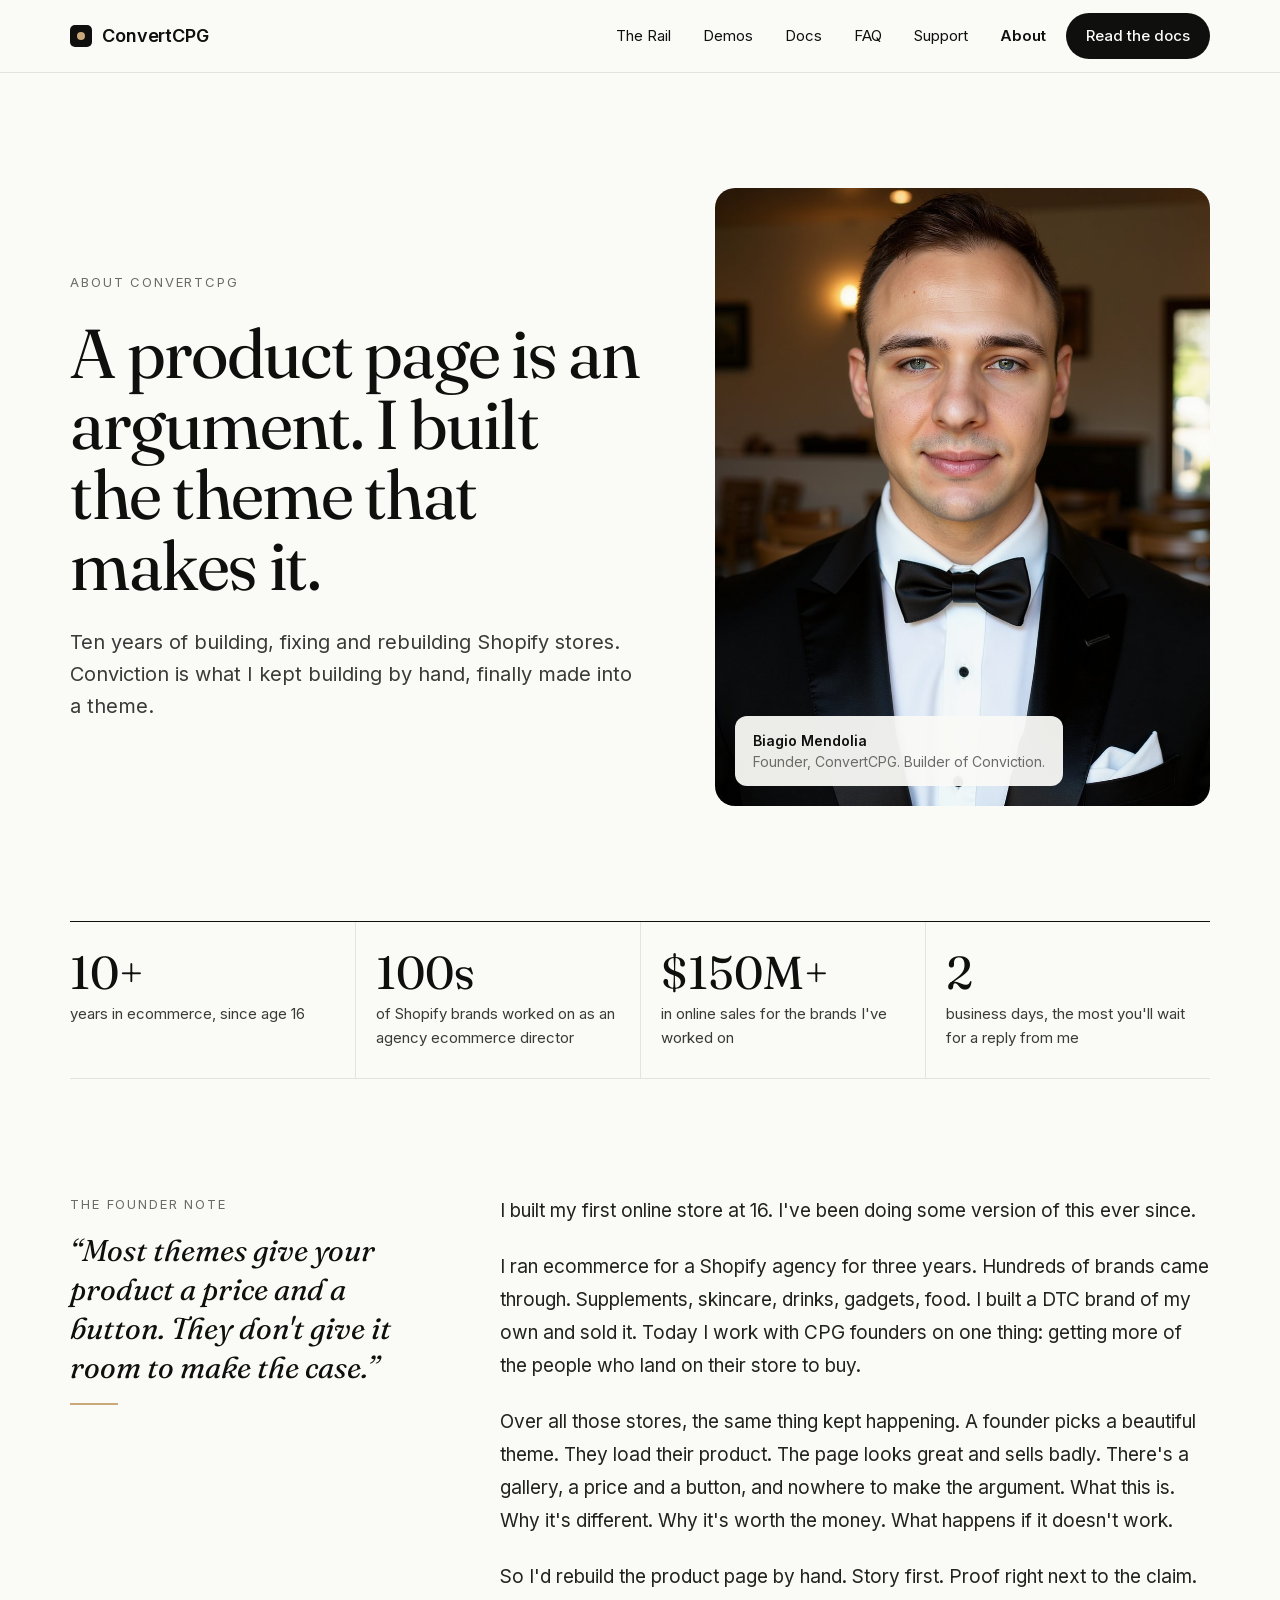
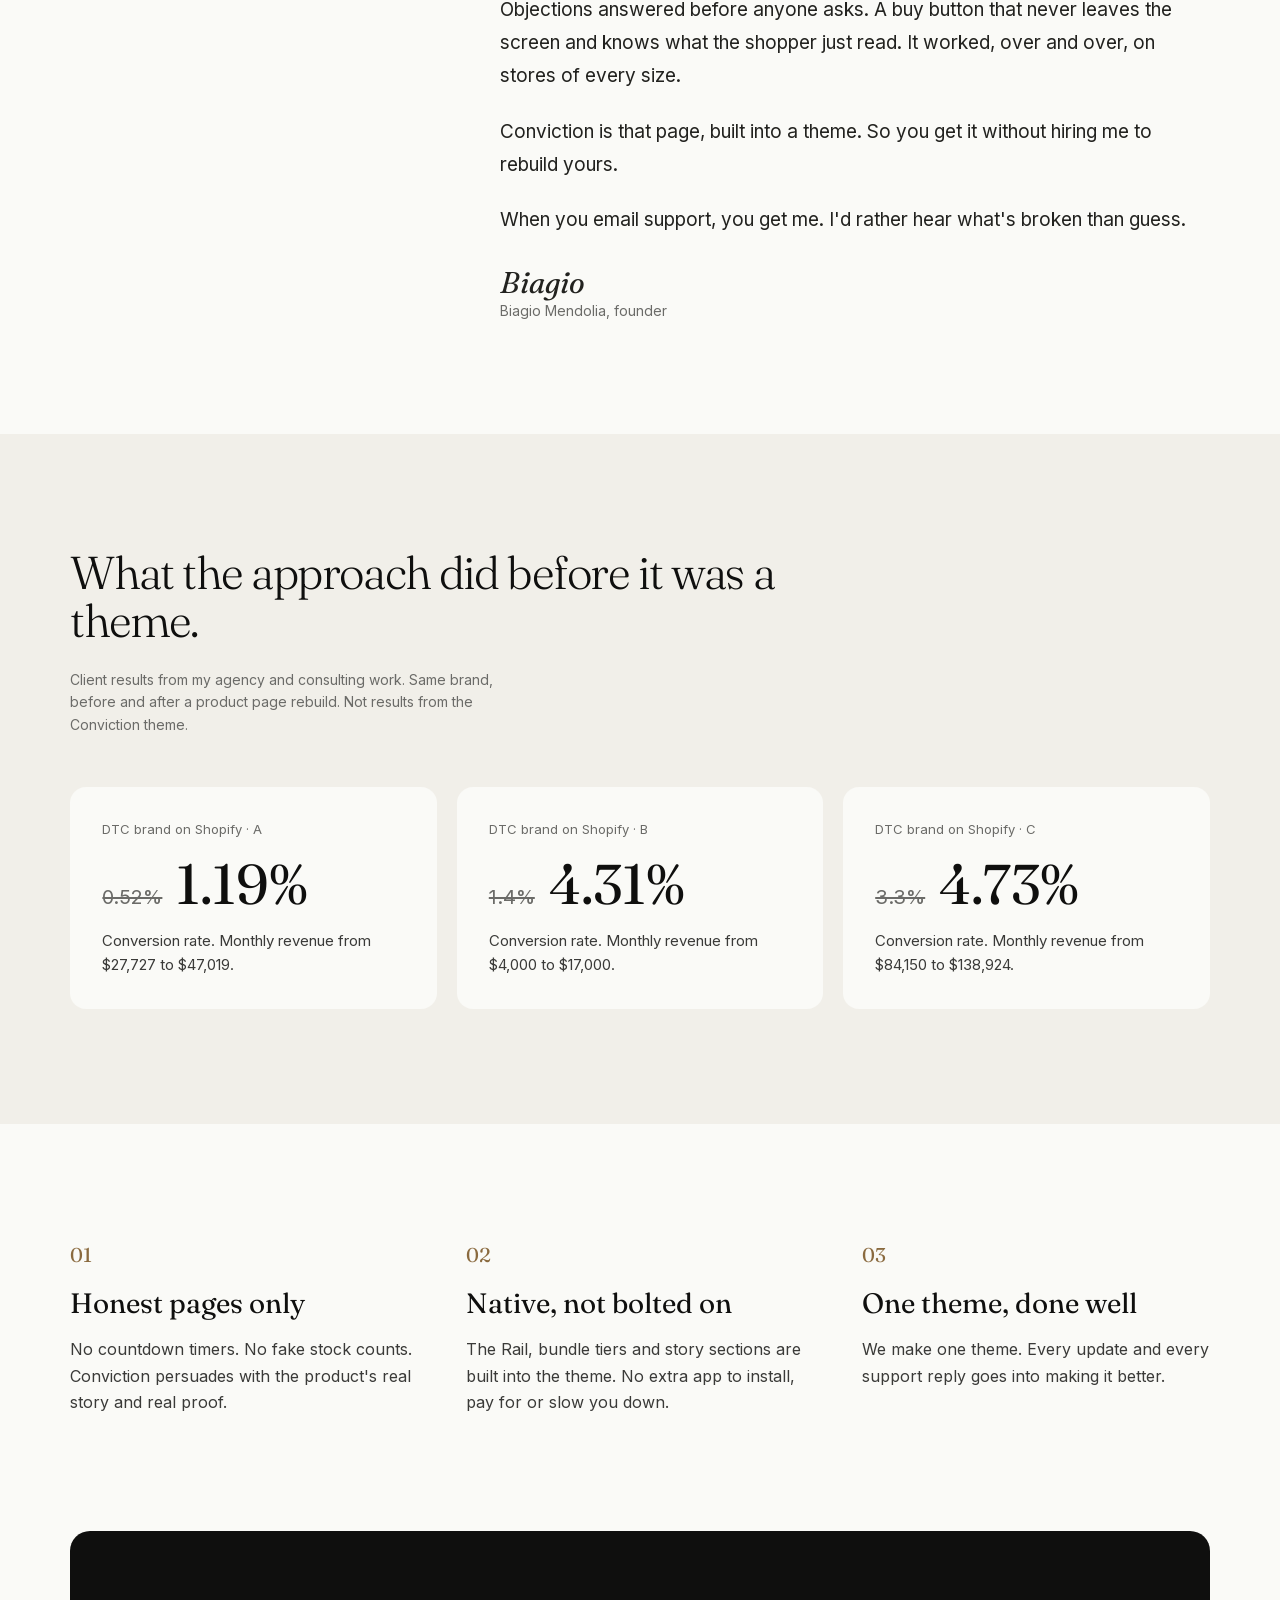
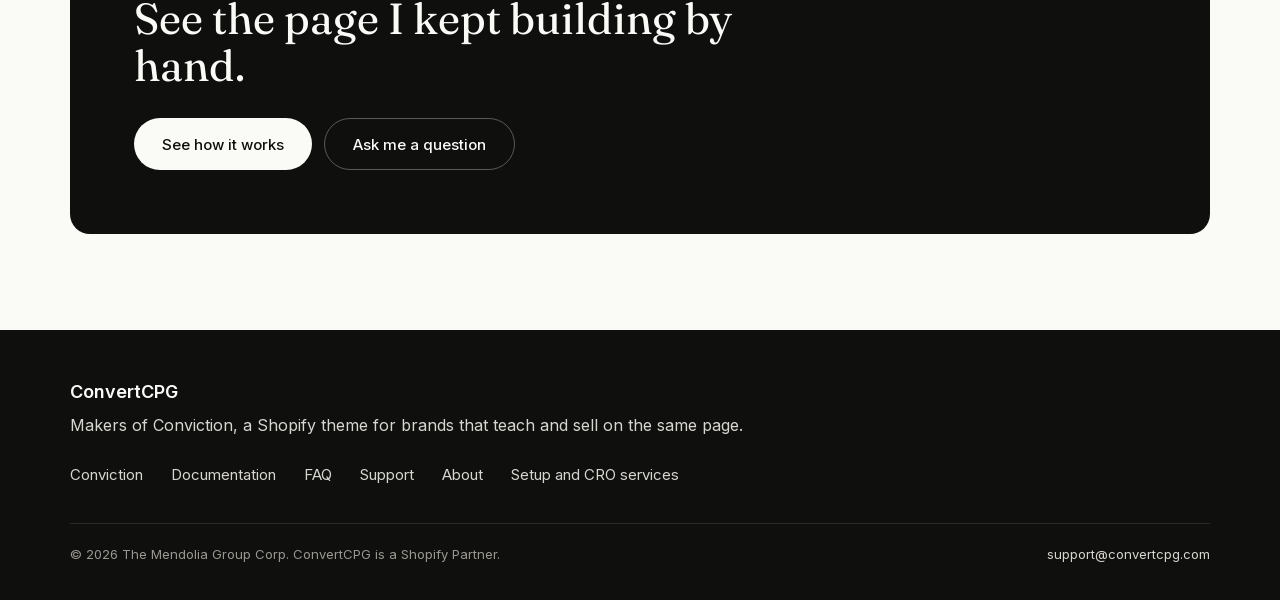
==== commit 22087dd8: "Swap founder portrait Co-Authored-By: Claude Opus 5.5 (1M context) <noreply@anthropic.com>" ====
--- a/about/index.html
+++ b/about/index.html
@@ -11,7 +11,7 @@
 <meta property="og:title" content="About · ConvertCPG">
 <meta property="og:description" content="ConvertCPG is Biagio Mendolia: ten years building and rebuilding Shopify stores, now the maker of the Conviction theme.">
 <meta property="og:url" content="https://convertcpg.com/about/">
-<meta property="og:image" content="https://convertcpg.com/assets/conviction/img/biagio.jpg">
+<meta property="og:image" content="https://convertcpg.com/assets/conviction/img/biagio-portrait.jpg">
 <meta name="twitter:card" content="summary_large_image">
 <meta name="theme-color" content="#FAFAF7">
 <link rel="icon" href="/favicon.ico" sizes="any">
@@ -48,7 +48,7 @@
 <p class="lead">Ten years of building, fixing and rebuilding Shopify stores. Conviction is what I kept building by hand, finally made into a theme.</p>
 </div>
 <figure class="portrait" style="margin:0">
-<img src="/assets/conviction/img/biagio.jpg" alt="Biagio Mendolia" width="960" height="1200">
+<img src="/assets/conviction/img/biagio-portrait.jpg" alt="Biagio Mendolia" width="960" height="1200">
 <figcaption><strong>Biagio Mendolia</strong><br><span>Founder, ConvertCPG. Builder of Conviction.</span></figcaption>
 </figure>
 </section>
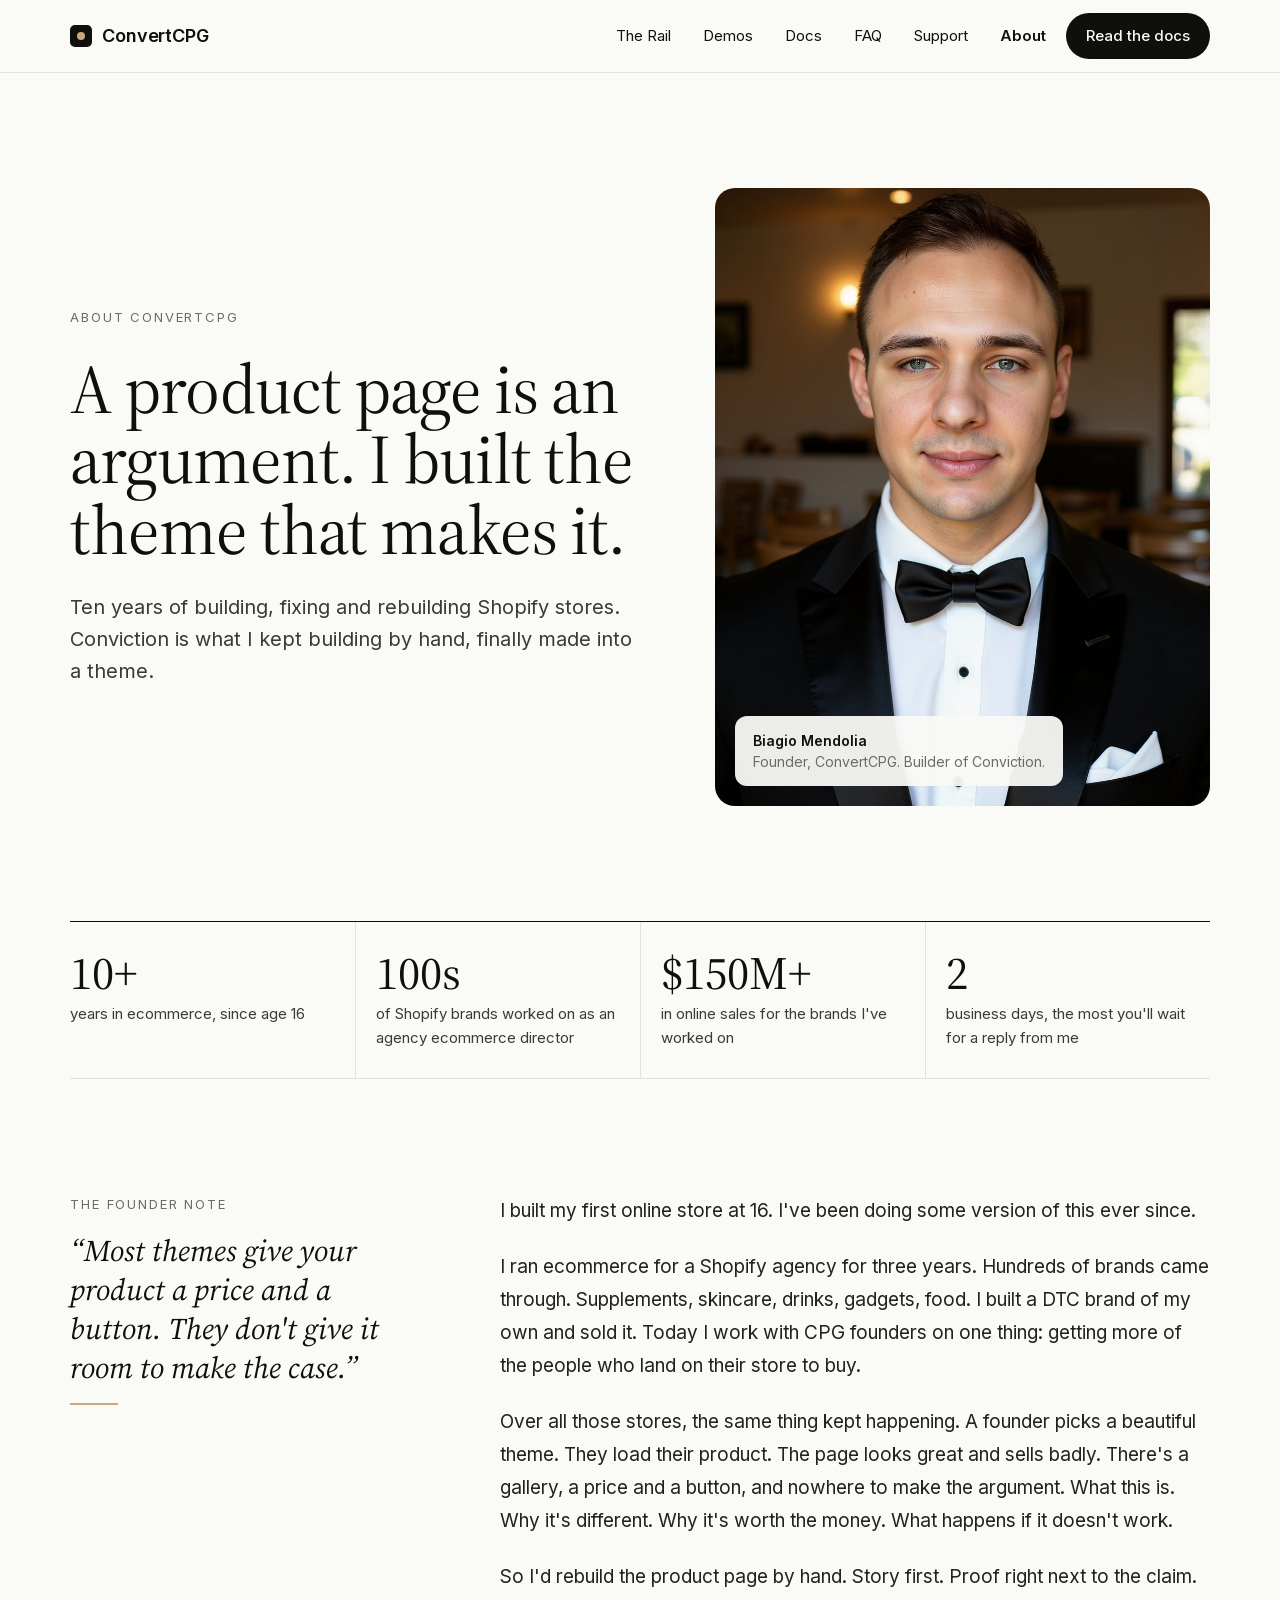
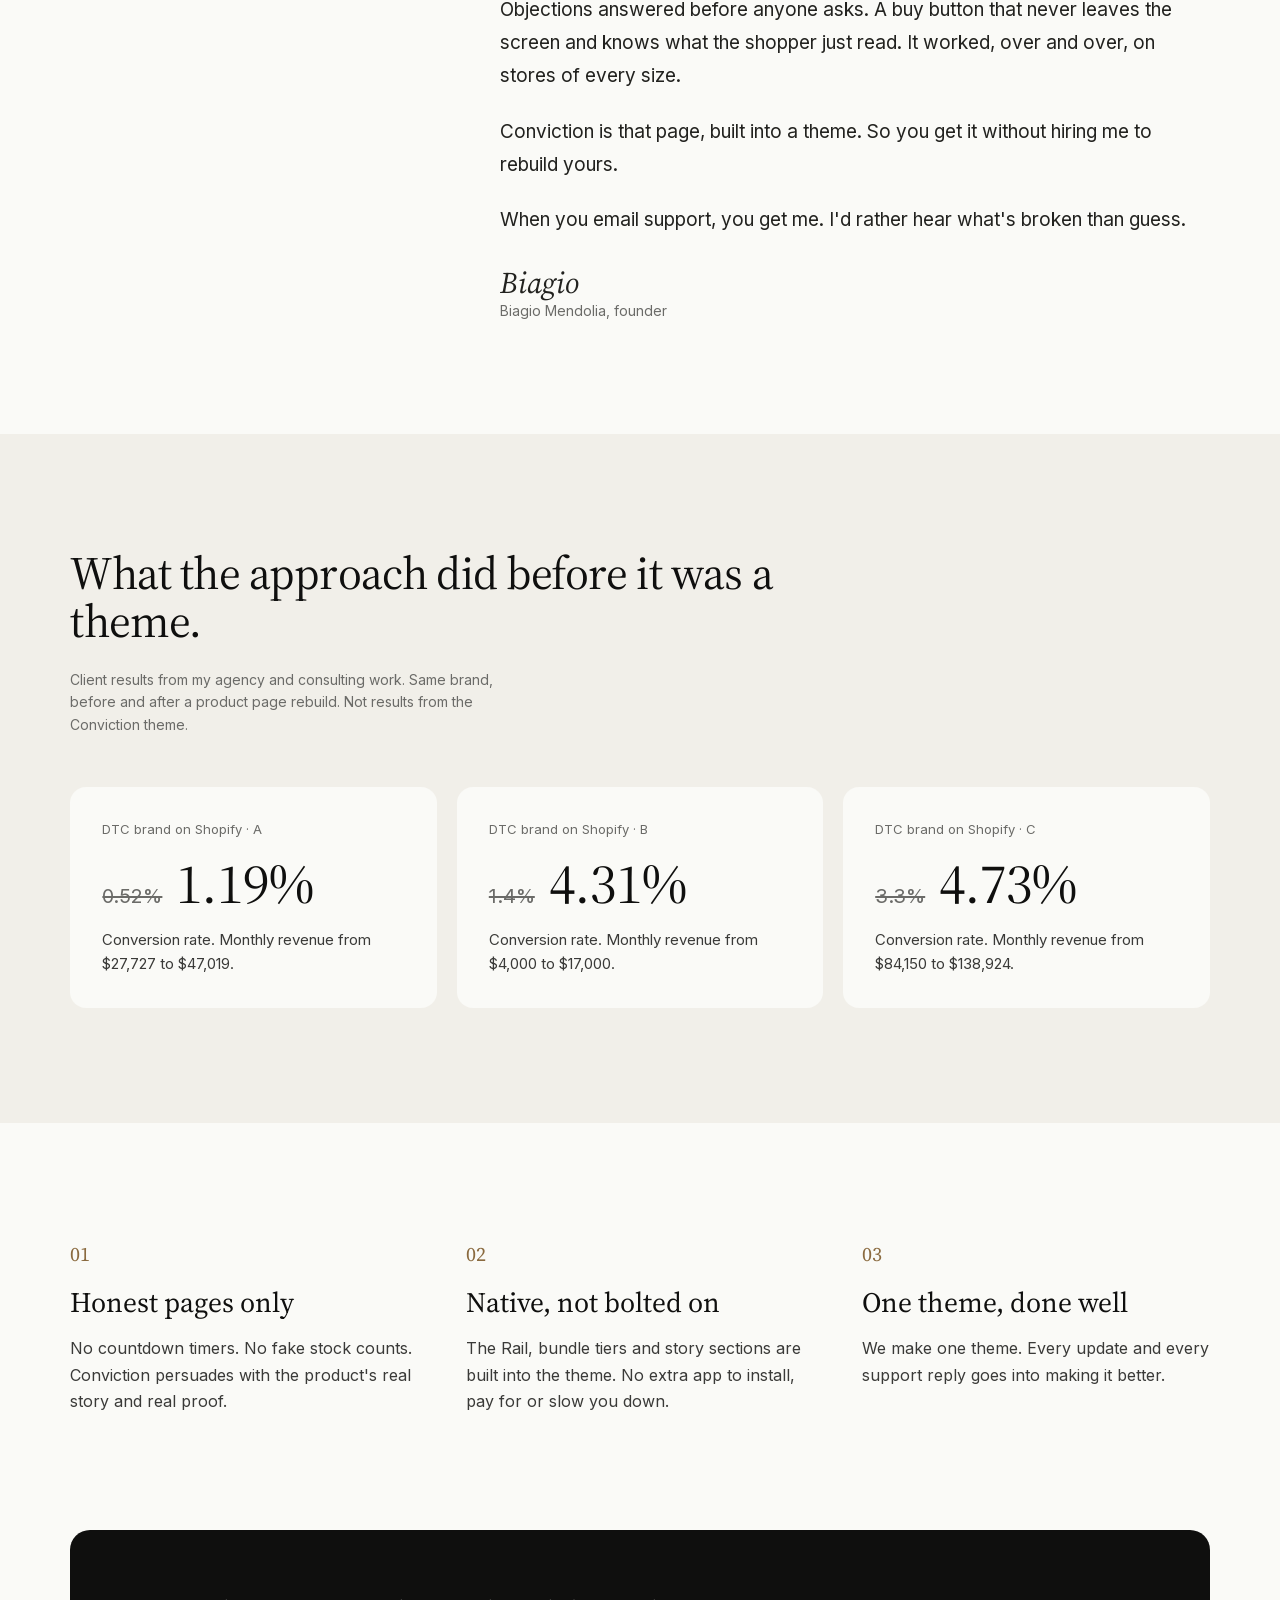
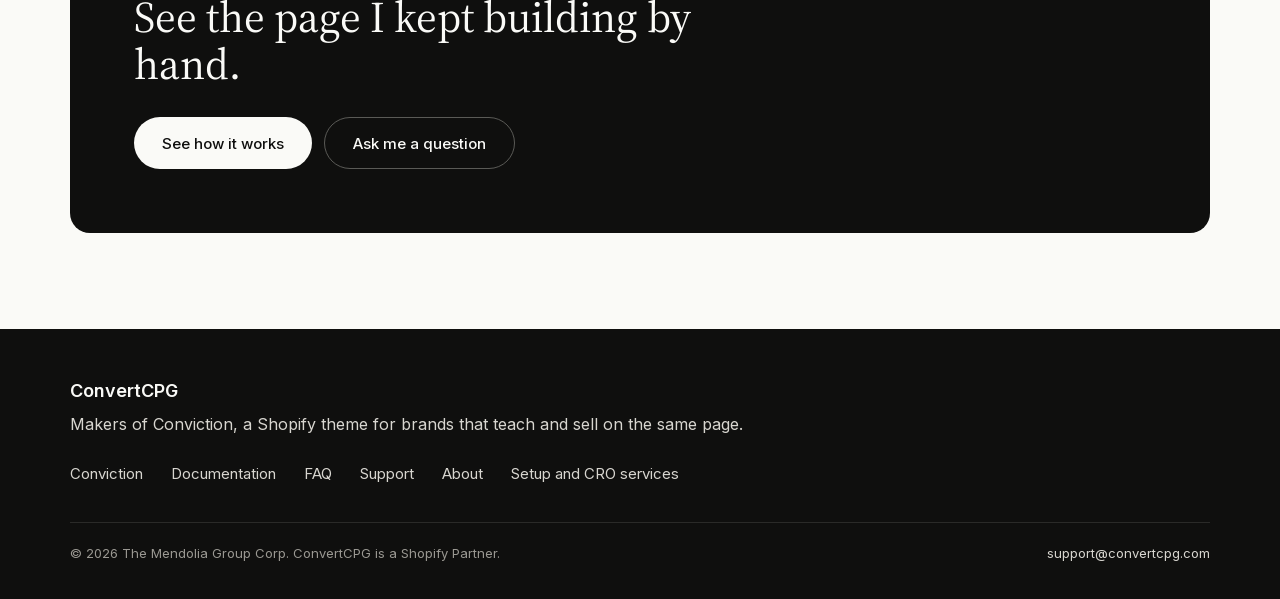
==== commit e1155283: "Source Serif 4 headings, new logo files and favicons - Headings move from Fraunces to Source Serif 4" ====
--- a/about/index.html
+++ b/about/index.html
@@ -19,7 +19,7 @@
 <link rel="apple-touch-icon" href="/apple-touch-icon.png">
 <link rel="preconnect" href="https://fonts.googleapis.com">
 <link rel="preconnect" href="https://fonts.gstatic.com" crossorigin>
-<link href="https://fonts.googleapis.com/css2?family=Fraunces:ital,opsz,wght@0,9..144,300;0,9..144,400;1,9..144,300;1,9..144,400&display=swap" rel="stylesheet">
+<link href="https://fonts.googleapis.com/css2?family=Source+Serif+4:ital,opsz,wght@0,8..60,400;0,8..60,600;1,8..60,400&display=swap" rel="stylesheet">
 <link rel="stylesheet" href="/assets/conviction.css">
 </head>
 <body>
--- a/assets/conviction.css
+++ b/assets/conviction.css
@@ -6,7 +6,7 @@
   --ink:#0F0F0E;--paper:#FAFAF7;--tint:#F1EFE9;--edge:#E5E3DE;--line:#CFCCC4;
   --text-2:#3A3A38;--muted:#6B6B68;--sand:#C9A87C;--sand-text:#8A6A3F;--white:#FFFFFF;
   --ok:#2D5F3F;--ok-bg:#EEF3EF;--no:#8B3A3A;--no-bg:#F7EEE6;
-  --serif:'Fraunces',Georgia,'Times New Roman',serif;
+  --serif:'Source Serif 4','Source Serif Pro',Georgia,'Times New Roman',serif;
   --sans:'Inter',system-ui,-apple-system,'Segoe UI',sans-serif;
   --gutter:clamp(20px,5.5vw,80px);
 }
@@ -43,7 +43,7 @@
 
 /* Shared type */
 .eyebrow{font-size:13px;letter-spacing:.14em;text-transform:uppercase;color:var(--muted)}
-.display{margin:0;font-family:var(--serif);font-weight:400;letter-spacing:-.025em;line-height:1.03;font-size:clamp(40px,6.4vw,72px)}
+.display{margin:0;font-family:var(--serif);font-weight:400;letter-spacing:-.015em;line-height:1.03;font-size:clamp(40px,6.4vw,72px)}
 .lead{margin:0;font-size:clamp(17px,1.6vw,20px);line-height:1.6;color:var(--text-2);max-width:720px}
 .button{display:inline-flex;align-items:center;justify-content:center;gap:8px;min-height:52px;padding:0 28px;border-radius:999px;border:0;background:var(--ink);color:var(--paper);font:inherit;font-size:15px;font-weight:500;text-decoration:none;cursor:pointer}
 .button:hover{background:#2A2A27;color:var(--paper)}
@@ -216,7 +216,7 @@
 .section{padding:clamp(72px,9vw,140px) var(--gutter)}
 .section--tint{background:var(--tint)}
 .section--ink{background:var(--ink);color:var(--paper)}
-.h2{margin:0;font-family:var(--serif);font-weight:300;letter-spacing:-.03em;line-height:1.04;font-size:clamp(36px,4.6vw,64px)}
+.h2{margin:0;font-family:var(--serif);font-weight:400;letter-spacing:-.018em;line-height:1.04;font-size:clamp(36px,4.6vw,64px)}
 .kicker{display:flex;align-items:center;gap:12px;font-size:13px;letter-spacing:.14em;text-transform:uppercase;color:var(--muted)}
 .kicker::before{content:"";width:28px;height:1px;background:currentColor}
 .kicker--plain::before{display:none}
@@ -225,7 +225,7 @@
 
 /* Hero */
 .hero{padding:clamp(48px,7vw,96px) var(--gutter) clamp(56px,7vw,96px);display:grid;grid-template-columns:minmax(0,1fr) minmax(0,600px);gap:clamp(40px,5vw,72px);align-items:center}
-.hero h1{margin:0;font-family:var(--serif);font-weight:300;font-size:clamp(46px,6.6vw,92px);line-height:.98;letter-spacing:-.035em}
+.hero h1{margin:0;font-family:var(--serif);font-weight:400;font-size:clamp(46px,6.6vw,92px);line-height:.98;letter-spacing:-.018em}
 .hero__copy{display:flex;flex-direction:column;gap:26px}
 .hero__micro{display:flex;flex-wrap:wrap;gap:8px 20px;padding-top:14px;border-top:1px solid var(--edge);font-size:14px;color:var(--text-2)}
 .mock{position:relative;border-radius:18px;background:var(--white);border:1px solid var(--edge);box-shadow:0 30px 80px -30px rgba(15,15,14,.25);overflow:hidden}
@@ -332,7 +332,7 @@
 /* Founder */
 .founder{display:grid;grid-template-columns:440px minmax(0,1fr);gap:clamp(48px,7vw,96px);align-items:center}
 .founder img{width:100%;height:auto;aspect-ratio:4/5;object-fit:cover;border-radius:20px}
-.founder blockquote{margin:0;font-family:var(--serif);font-style:italic;font-weight:300;font-size:clamp(28px,3vw,42px);line-height:1.2;letter-spacing:-.015em}
+.founder blockquote{margin:0;font-family:var(--serif);font-style:italic;font-weight:400;font-size:clamp(28px,3vw,42px);line-height:1.2;letter-spacing:-.015em}
 .founder__copy{display:flex;flex-direction:column;gap:26px}
 .founder__copy p{margin:0;font-size:18px;line-height:1.7;color:var(--text-2);max-width:640px}
 .sig{font-family:var(--serif);font-style:italic;font-size:30px;line-height:1.1}
@@ -355,7 +355,7 @@
 .mini-faq dd{margin:0;padding:8px 0 24px;border-bottom:1px solid var(--edge);font-size:16px;line-height:1.65;color:var(--text-2)}
 
 .final{margin:0 var(--gutter);padding:clamp(56px,7vw,96px) clamp(24px,6vw,80px);border-radius:26px;background:var(--ink);color:var(--paper);display:flex;flex-direction:column;align-items:center;gap:26px;text-align:center}
-.final h2{margin:0;font-family:var(--serif);font-weight:300;font-size:clamp(38px,5.4vw,76px);line-height:1.02;letter-spacing:-.035em;max-width:1000px}
+.final h2{margin:0;font-family:var(--serif);font-weight:400;font-size:clamp(38px,5.4vw,76px);line-height:1.02;letter-spacing:-.018em;max-width:1000px}
 .final p{margin:0;font-size:18px;color:#D8D6D0}
 
 /* Site's own rail */
@@ -370,7 +370,7 @@
 
 /* About */
 .about-hero{display:grid;grid-template-columns:minmax(0,1.15fr) minmax(0,1fr);gap:clamp(40px,6vw,80px);align-items:center}
-.about-hero h1{margin:0;font-family:var(--serif);font-weight:400;font-size:clamp(42px,5.4vw,76px);line-height:1.02;letter-spacing:-.025em}
+.about-hero h1{margin:0;font-family:var(--serif);font-weight:400;font-size:clamp(42px,5.4vw,76px);line-height:1.02;letter-spacing:-.015em}
 .portrait{position:relative}
 .portrait img{width:100%;height:auto;aspect-ratio:4/5;object-fit:cover;border-radius:20px}
 .portrait figcaption{position:absolute;left:20px;bottom:20px;padding:14px 18px;background:rgba(250,250,247,.94);border-radius:12px;font-size:14px;line-height:1.5}
@@ -405,7 +405,7 @@
 
 /* Services page */
 .svc-hero{text-align:center;display:flex;flex-direction:column;align-items:center;gap:26px;padding:clamp(56px,8vw,104px) var(--gutter) clamp(48px,6vw,88px)}
-.svc-hero h1{margin:0;font-family:var(--serif);font-weight:300;font-size:clamp(40px,6vw,84px);line-height:1;letter-spacing:-.035em;max-width:1100px}
+.svc-hero h1{margin:0;font-family:var(--serif);font-weight:400;font-size:clamp(40px,6vw,84px);line-height:1;letter-spacing:-.018em;max-width:1100px}
 .badge{display:inline-flex;align-items:center;gap:10px;padding:8px 16px;border:1px solid var(--edge);border-radius:999px;font-size:13px;background:var(--white)}
 .badge::before{content:"";width:8px;height:8px;border-radius:50%;background:var(--sand)}
 .strip--3{grid-template-columns:repeat(3,minmax(0,1fr))}
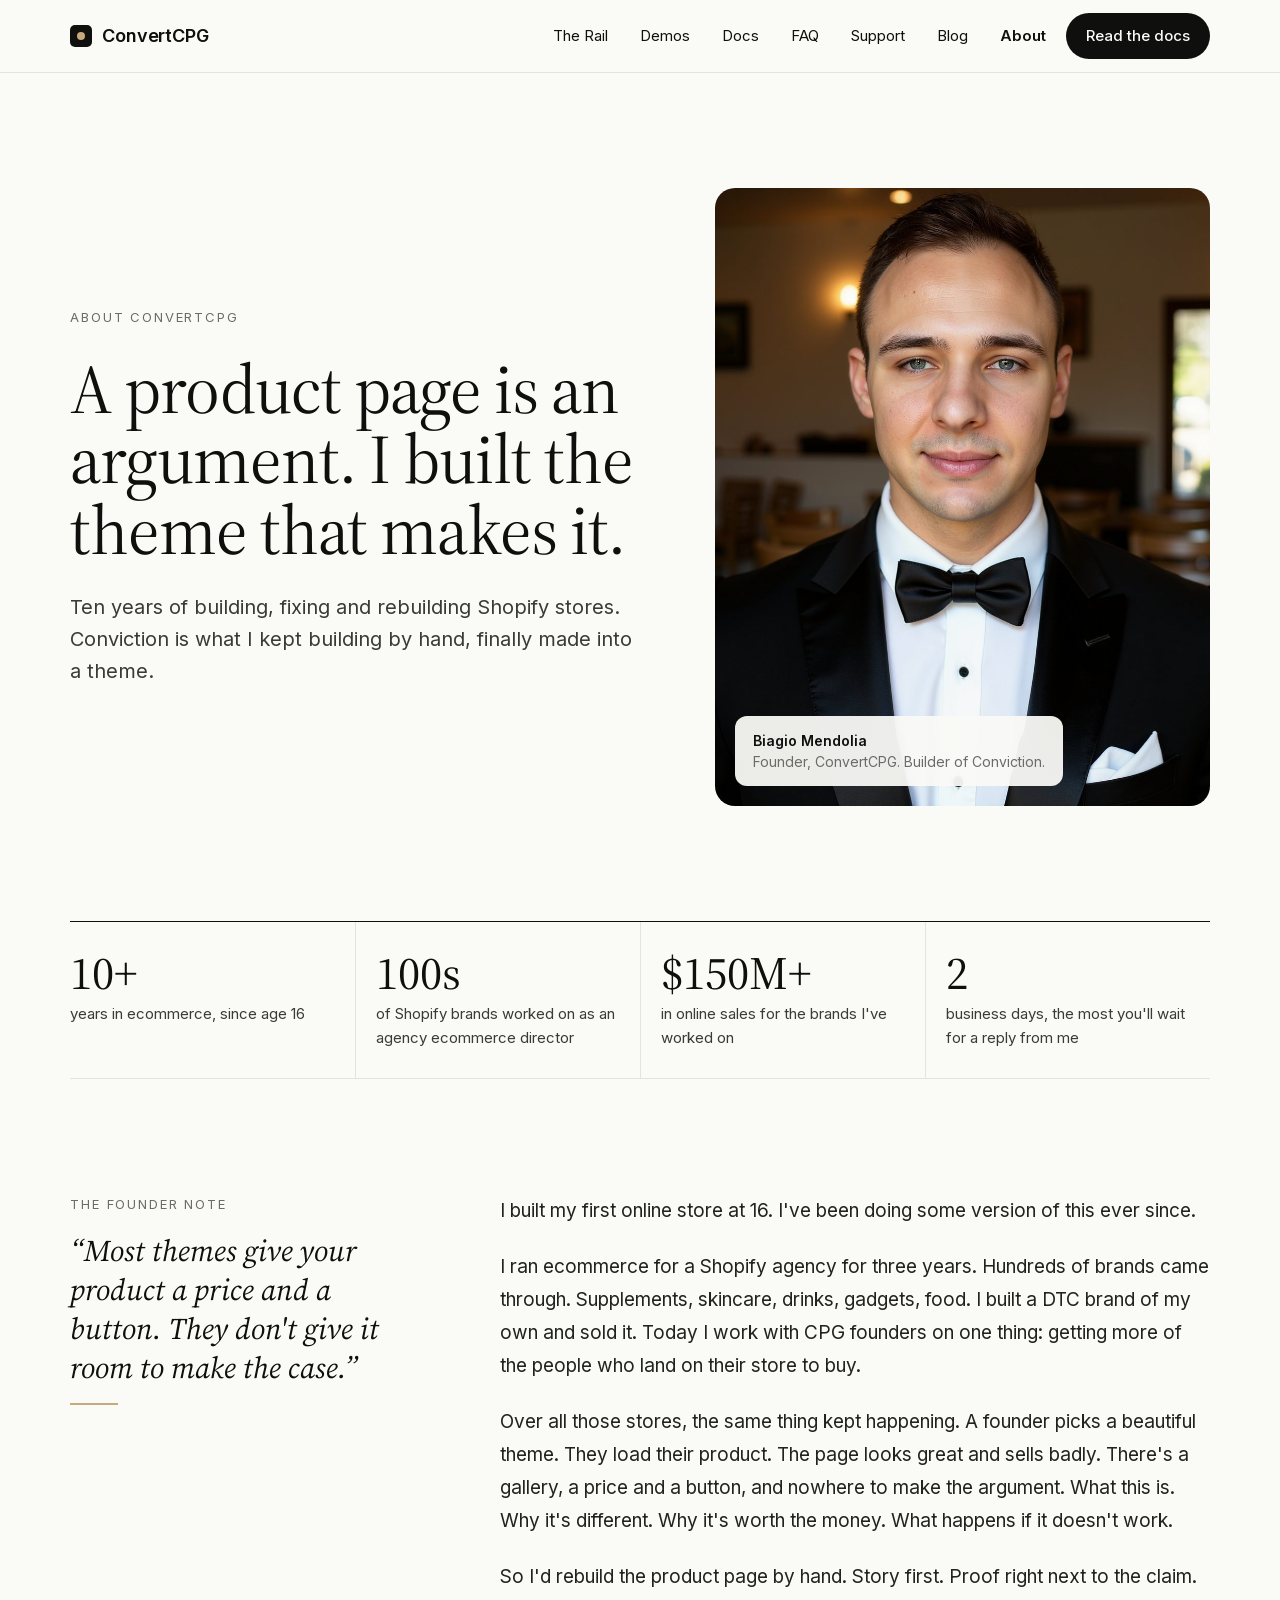
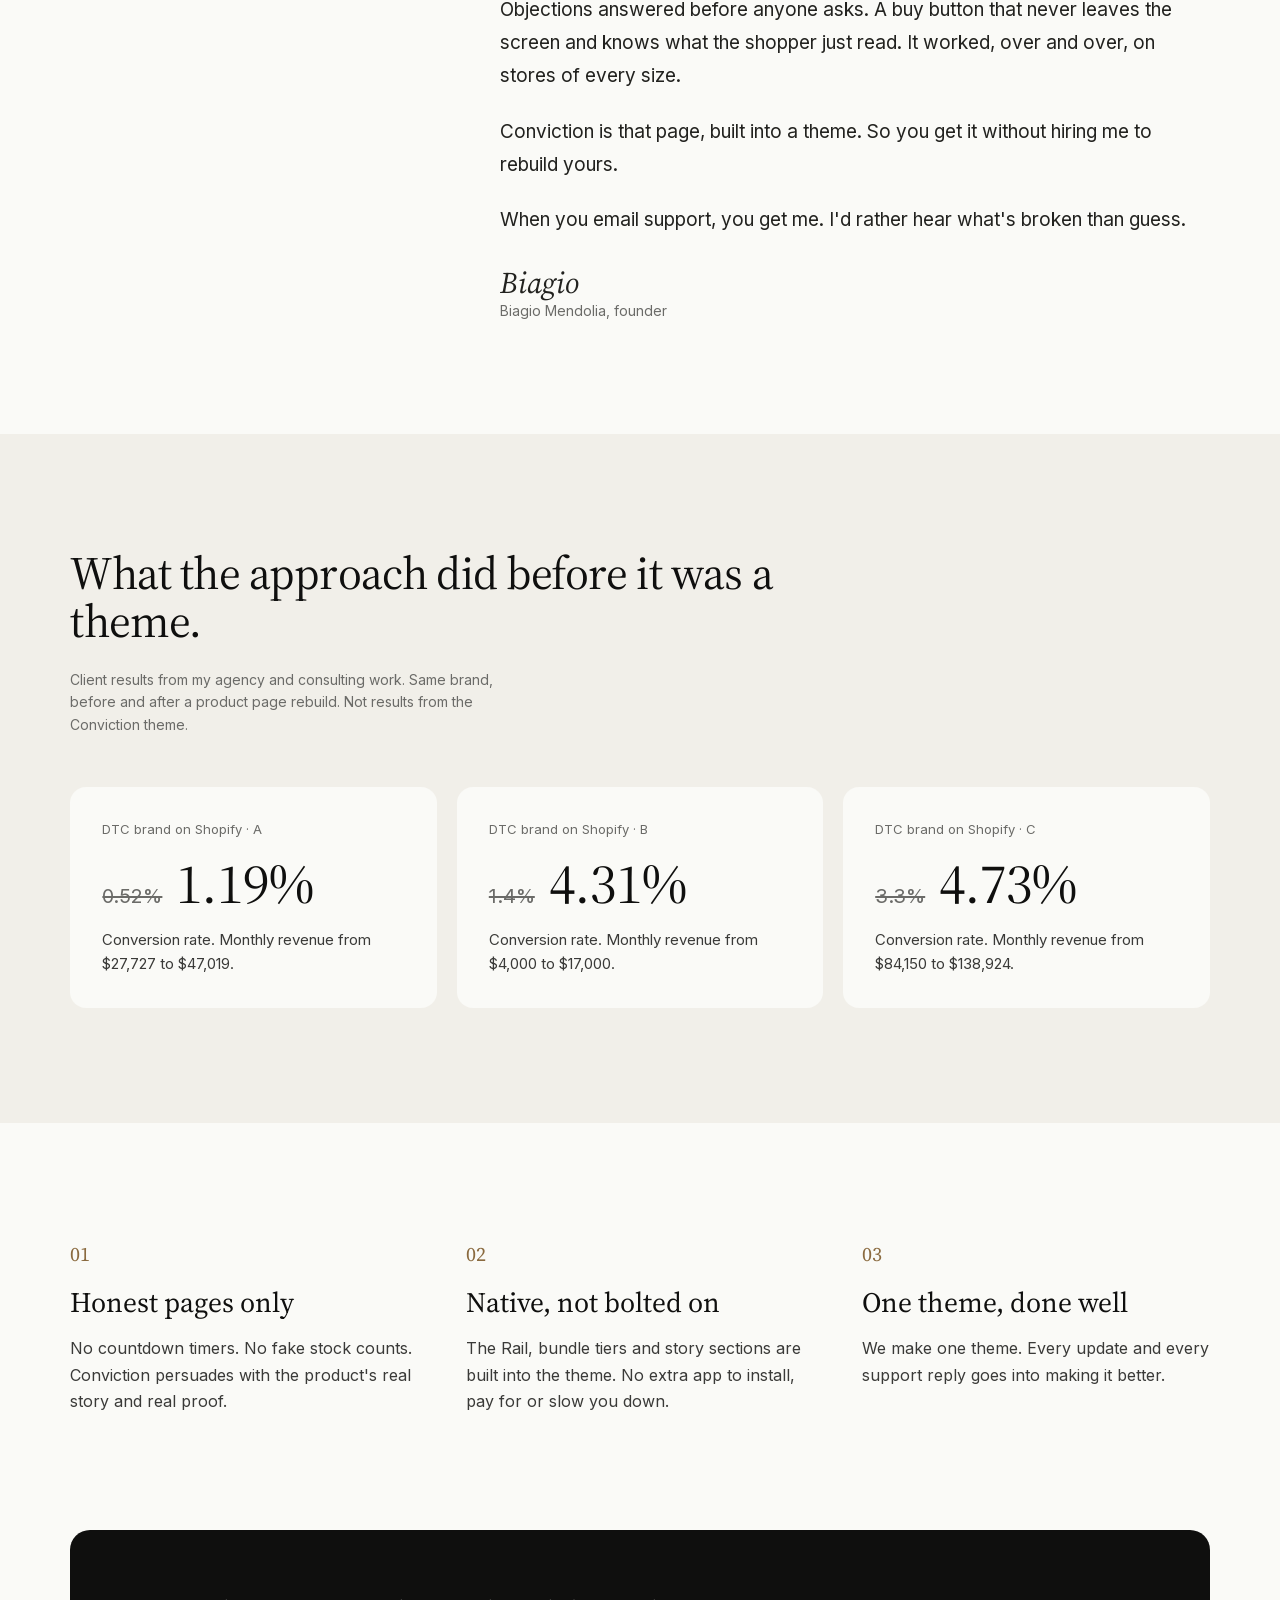
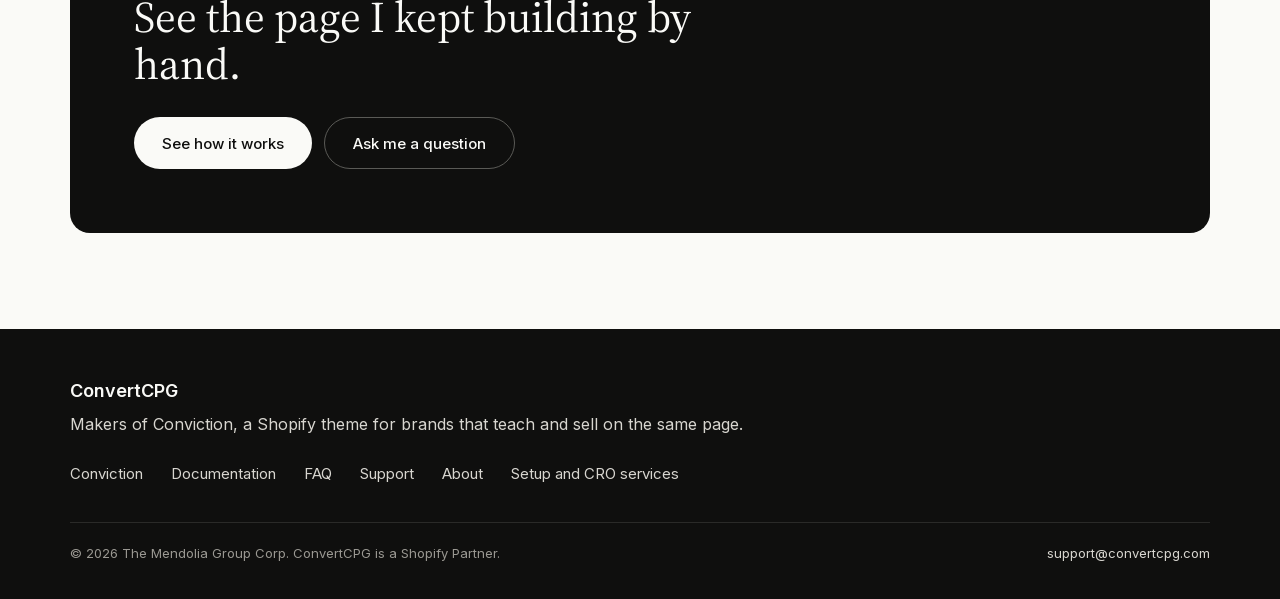
==== commit 2c17d10d: "Add Blog nav item, Organization and Person JSON-LD, explicit bot allows - site_layout.py: "Blog" ite" ====
--- a/about/index.html
+++ b/about/index.html
@@ -21,6 +21,14 @@
 <link rel="preconnect" href="https://fonts.gstatic.com" crossorigin>
 <link href="https://fonts.googleapis.com/css2?family=Source+Serif+4:ital,opsz,wght@0,8..60,400;0,8..60,600;1,8..60,400&display=swap" rel="stylesheet">
 <link rel="stylesheet" href="/assets/conviction.css">
+<script type="application/ld+json">{"@context":"https://schema.org","@type":"Person","@id":"https://convertcpg.com/about/#person","name":"Biagio Mendolia","jobTitle":"Founder","url":"https://convertcpg.com/about/","image":"https://convertcpg.com/assets/conviction/img/biagio-portrait.jpg","worksFor":{"@type":"Organization","@id":"https://convertcpg.com/#org","name":"ConvertCPG"},"knowsAbout":["Shopify","Conversion rate optimization","Ecommerce product pages","CPG brands"]}</script>
+<script type="text/javascript">
+    (function(c,l,a,r,i,t,y){
+        c[a]=c[a]||function(){(c[a].q=c[a].q||[]).push(arguments)};
+        t=l.createElement(r);t.async=1;t.src="https://www.clarity.ms/tag/"+i;
+        y=l.getElementsByTagName(r)[0];y.parentNode.insertBefore(t,y);
+    })(window, document, "clarity", "script", "yrv56geech");
+</script>
 </head>
 <body>
 <a class="skip" href="#content">Skip to content</a>
@@ -33,6 +41,7 @@
 <a href="/conviction/docs/">Docs</a>
 <a href="/conviction/faq/">FAQ</a>
 <a href="/conviction/support/">Support</a>
+<a href="/blog/">Blog</a>
 <a href="/about/" aria-current="page">About</a>
 <a class="pill" href="/conviction/docs/">Read the docs</a>
 </nav>
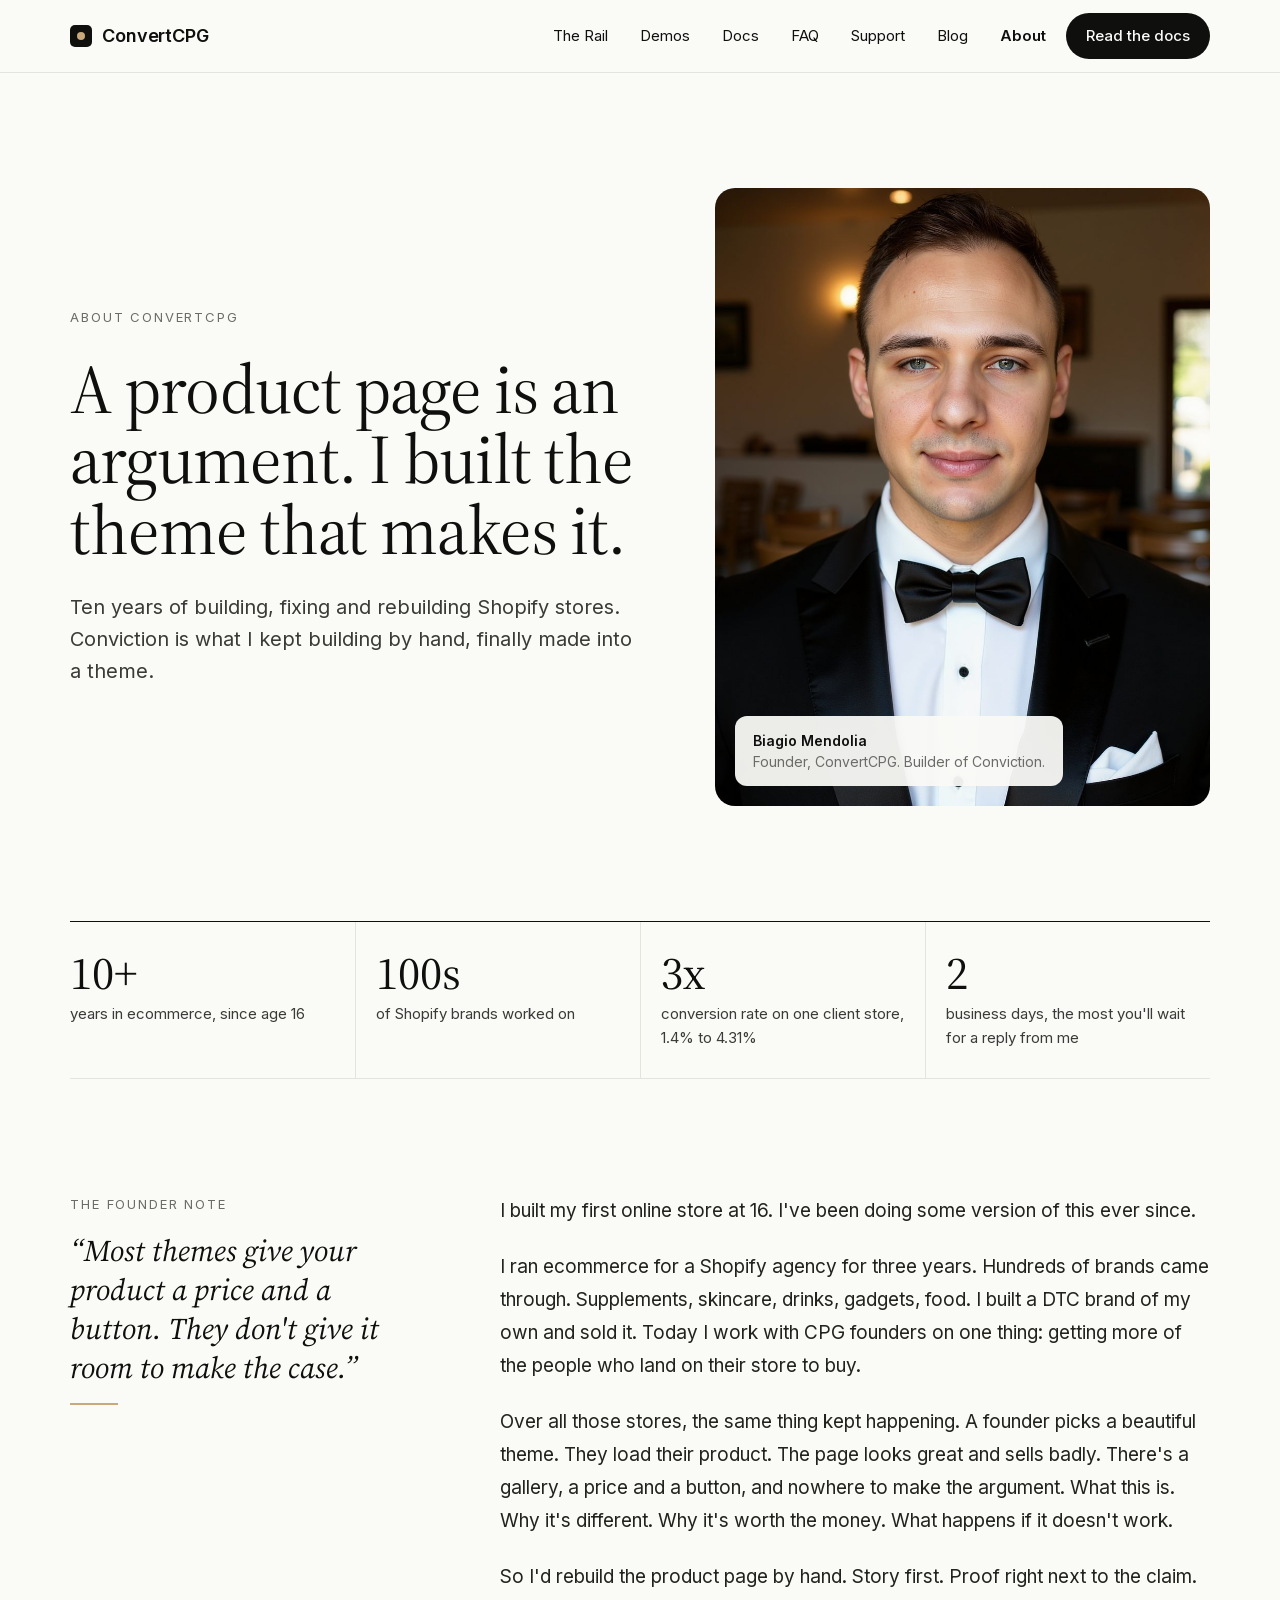
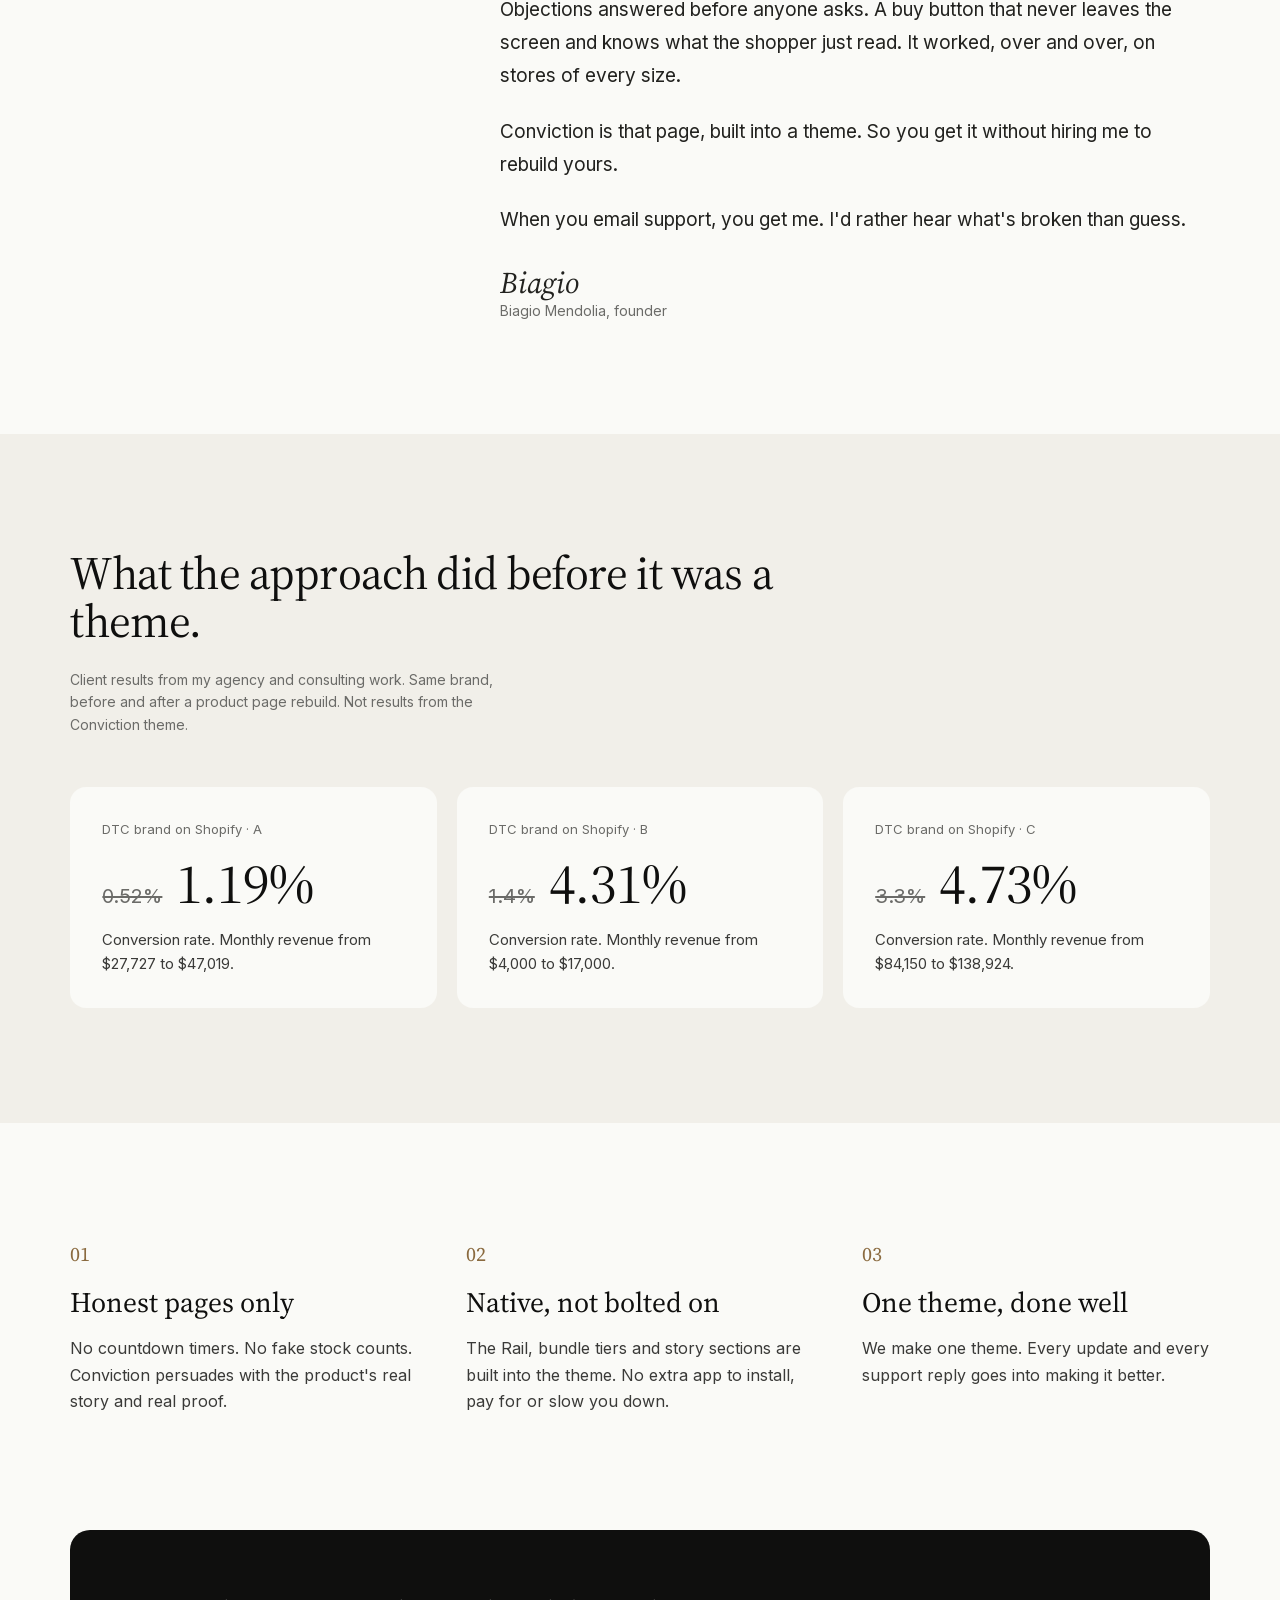
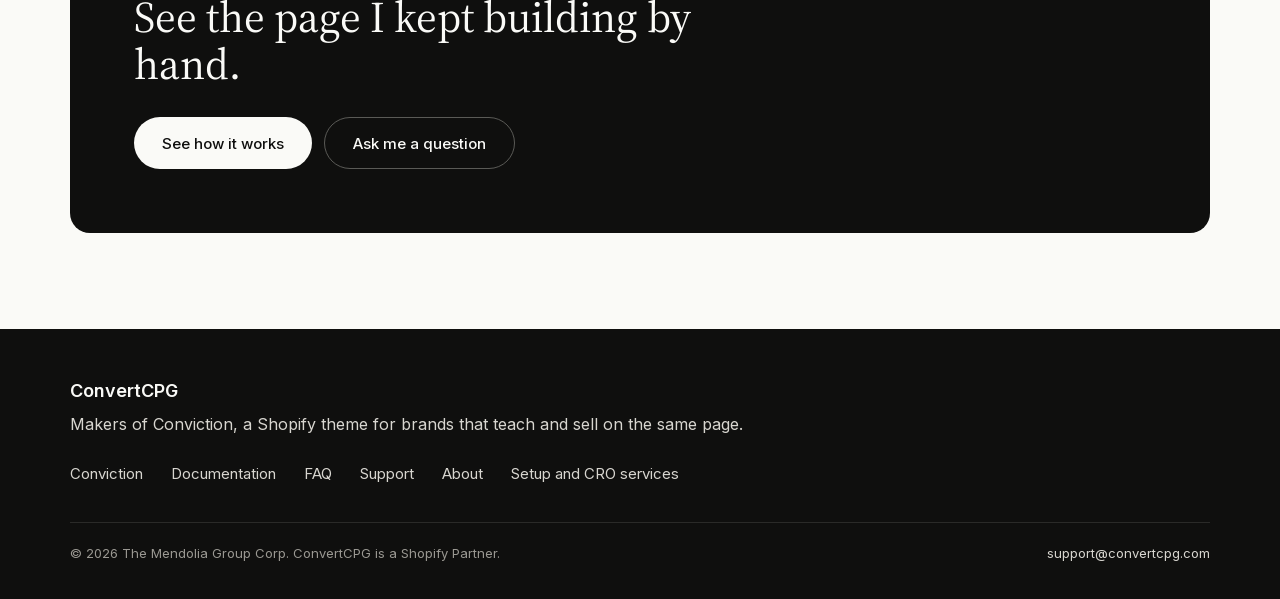
==== commit 5bc8ad06: "Replace sales total with a case study conversion metric" ====
--- a/about/index.html
+++ b/about/index.html
@@ -64,8 +64,8 @@
 
 <section class="strip" aria-label="Background">
 <div><b>10+</b><span>years in ecommerce, since age 16</span></div>
-<div><b>100s</b><span>of Shopify brands worked on as an agency ecommerce director</span></div>
-<div><b>$150M+</b><span>in online sales for the brands I've worked on</span></div>
+<div><b>100s</b><span>of Shopify brands worked on</span></div>
+<div><b>3x</b><span>conversion rate on one client store, 1.4% to 4.31%</span></div>
 <div><b>2</b><span>business days, the most you'll wait for a reply from me</span></div>
 </section>
 
